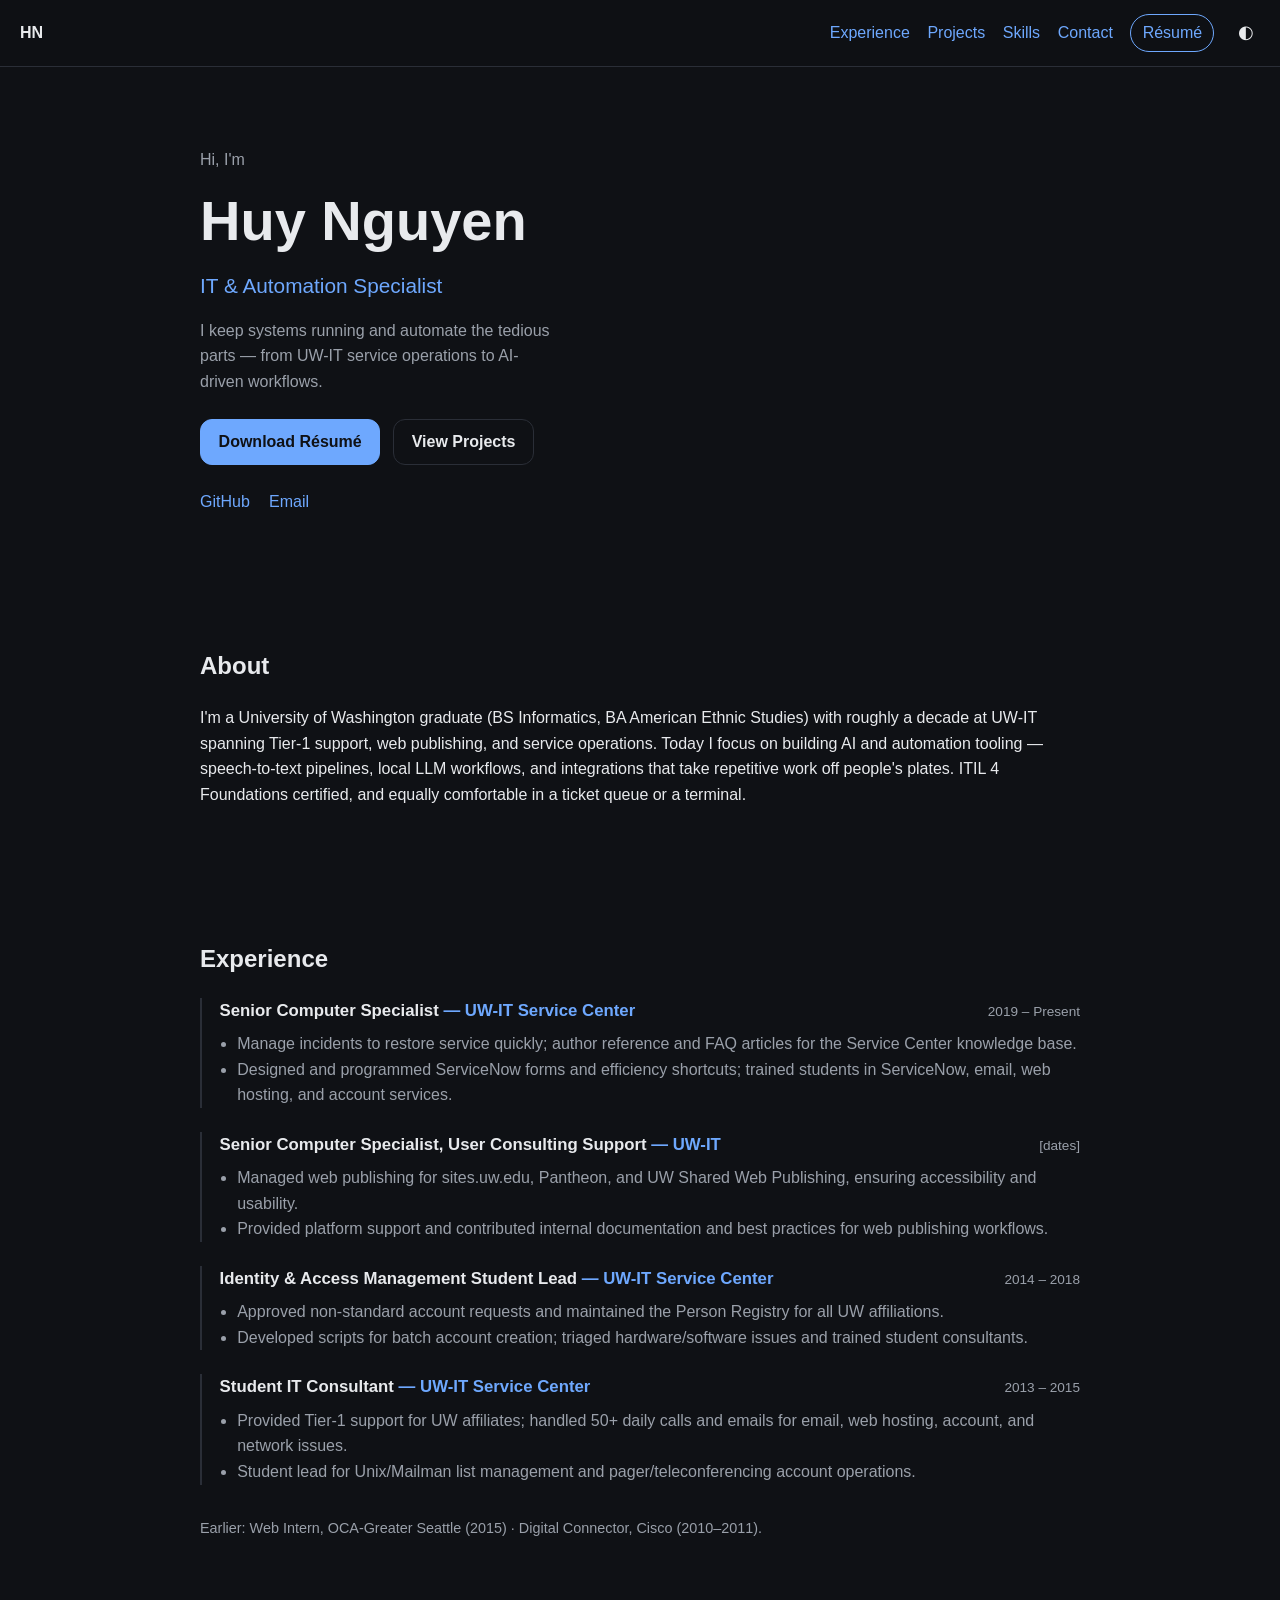
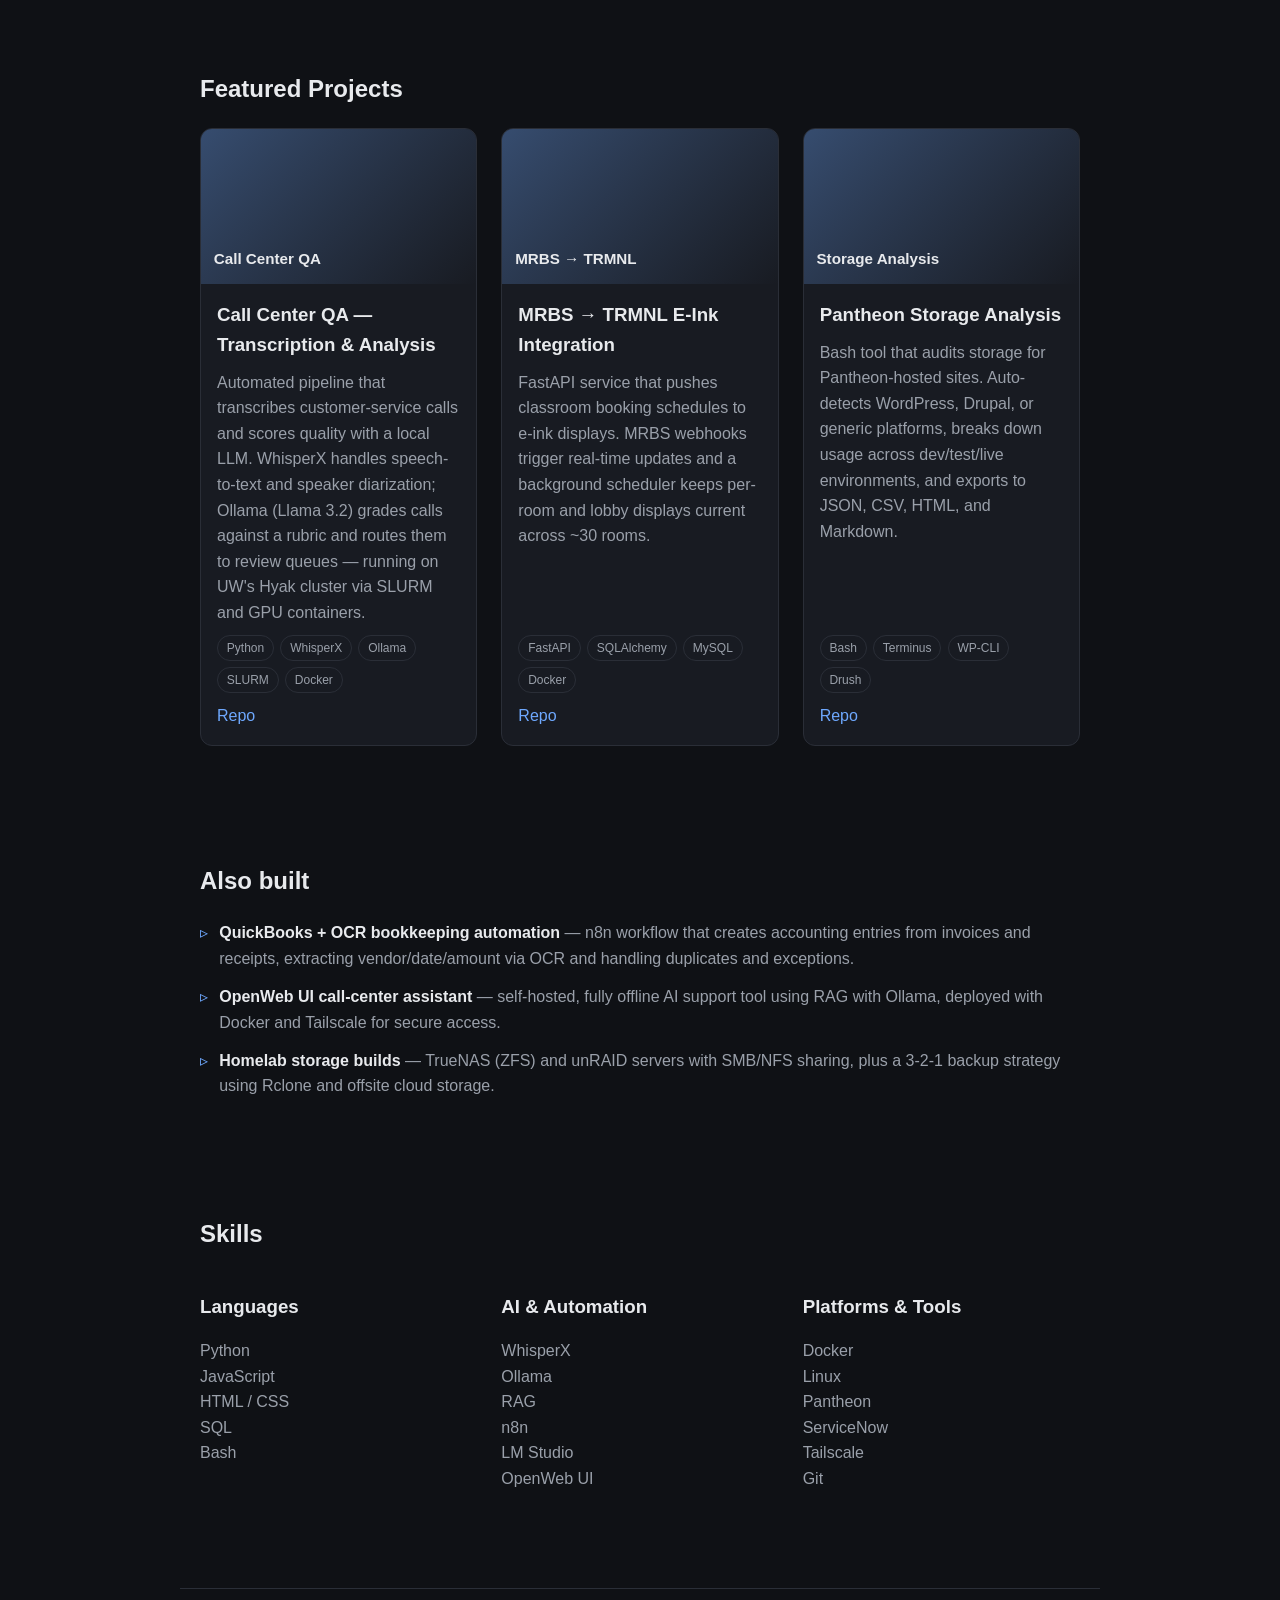
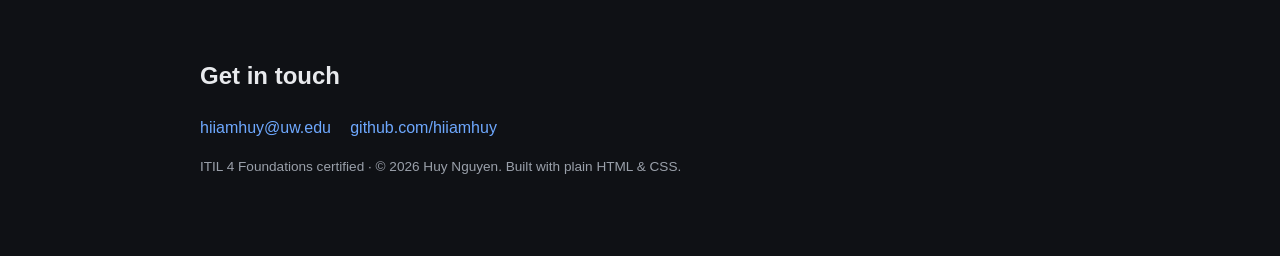
==== index.html @ 7423cb67 "content: real hero, experience, projects, skills, and uw.edu email" ====
<!DOCTYPE html>
<html lang="en" data-theme="dark">
<head>
  <meta charset="UTF-8" />
  <meta name="viewport" content="width=device-width, initial-scale=1.0" />
  <title>Huy Nguyen — IT &amp; Automation Specialist</title>
  <meta name="description" content="Huy Nguyen — IT &amp; Automation Specialist. UW-IT service operations, web publishing, and AI/automation projects." />
  <link rel="icon" href="assets/favicon.svg" type="image/svg+xml" />
  <link rel="stylesheet" href="style.css" />
</head>
<body>
  <header class="nav">
    <a class="nav__brand" href="#top">HN</a>
    <nav class="nav__links">
      <a href="#experience">Experience</a>
      <a href="#projects">Projects</a>
      <a href="#skills">Skills</a>
      <a href="#contact">Contact</a>
      <a class="nav__resume" href="resume.pdf" download>Résumé</a>
      <button id="theme-toggle" class="nav__theme" aria-label="Toggle color theme">◐</button>
    </nav>
  </header>

  <main id="top">
    <!-- HERO -->
    <section class="hero">
      <p class="hero__eyebrow">Hi, I'm</p>
      <h1 class="hero__name">Huy Nguyen</h1>
      <p class="hero__title">IT &amp; Automation Specialist</p>
      <p class="hero__tagline">I keep systems running and automate the tedious parts — from UW-IT service operations to AI-driven workflows.</p>
      <div class="hero__actions">
        <a class="btn btn--primary" href="resume.pdf" download>Download Résumé</a>
        <a class="btn" href="#projects">View Projects</a>
      </div>
      <ul class="hero__links">
        <li><a href="https://github.com/hiiamhuy">GitHub</a></li>
        <li><a href="mailto:hiiamhuy@uw.edu">Email</a></li>
      </ul>
    </section>

    <!-- ABOUT -->
    <section class="about" id="about">
      <h2 class="section__title">About</h2>
      <p>
        I'm a University of Washington graduate (BS Informatics, BA American Ethnic
        Studies) with roughly a decade at UW-IT spanning Tier-1 support, web
        publishing, and service operations. Today I focus on building AI and
        automation tooling — speech-to-text pipelines, local LLM workflows, and
        integrations that take repetitive work off people's plates. ITIL 4
        Foundations certified, and equally comfortable in a ticket queue or a
        terminal.
      </p>
    </section>

    <!-- EXPERIENCE -->
    <section class="experience" id="experience">
      <h2 class="section__title">Experience</h2>
      <div class="timeline">

        <article class="timeline__item">
          <div class="timeline__head">
            <h3 class="timeline__role">Senior Computer Specialist <span class="timeline__org">— UW-IT Service Center</span></h3>
            <span class="timeline__dates">2019 – Present</span>
          </div>
          <ul class="timeline__points">
            <li>Manage incidents to restore service quickly; author reference and FAQ articles for the Service Center knowledge base.</li>
            <li>Designed and programmed ServiceNow forms and efficiency shortcuts; trained students in ServiceNow, email, web hosting, and account services.</li>
          </ul>
        </article>

        <article class="timeline__item">
          <div class="timeline__head">
            <h3 class="timeline__role">Senior Computer Specialist, User Consulting Support <span class="timeline__org">— UW-IT</span></h3>
            <span class="timeline__dates" data-edit="ucs-dates">[dates]</span>
          </div>
          <ul class="timeline__points">
            <li>Managed web publishing for sites.uw.edu, Pantheon, and UW Shared Web Publishing, ensuring accessibility and usability.</li>
            <li>Provided platform support and contributed internal documentation and best practices for web publishing workflows.</li>
          </ul>
        </article>

        <article class="timeline__item">
          <div class="timeline__head">
            <h3 class="timeline__role">Identity &amp; Access Management Student Lead <span class="timeline__org">— UW-IT Service Center</span></h3>
            <span class="timeline__dates">2014 – 2018</span>
          </div>
          <ul class="timeline__points">
            <li>Approved non-standard account requests and maintained the Person Registry for all UW affiliations.</li>
            <li>Developed scripts for batch account creation; triaged hardware/software issues and trained student consultants.</li>
          </ul>
        </article>

        <article class="timeline__item">
          <div class="timeline__head">
            <h3 class="timeline__role">Student IT Consultant <span class="timeline__org">— UW-IT Service Center</span></h3>
            <span class="timeline__dates">2013 – 2015</span>
          </div>
          <ul class="timeline__points">
            <li>Provided Tier-1 support for UW affiliates; handled 50+ daily calls and emails for email, web hosting, account, and network issues.</li>
            <li>Student lead for Unix/Mailman list management and pager/teleconferencing account operations.</li>
          </ul>
        </article>

        <p class="timeline__earlier">Earlier: Web Intern, OCA-Greater Seattle (2015) · Digital Connector, Cisco (2010–2011).</p>
      </div>
    </section>

    <!-- PROJECTS -->
    <section class="projects" id="projects">
      <h2 class="section__title">Featured Projects</h2>
      <div class="projects__grid">

        <article class="card">
          <div class="card__media" aria-hidden="true"><span>Call Center QA</span></div>
          <div class="card__body">
            <h3 class="card__title">Call Center QA — Transcription &amp; Analysis</h3>
            <p class="card__desc">Automated pipeline that transcribes customer-service calls and scores quality with a local LLM. WhisperX handles speech-to-text and speaker diarization; Ollama (Llama 3.2) grades calls against a rubric and routes them to review queues — running on UW's Hyak cluster via SLURM and GPU containers.</p>
            <ul class="card__tags">
              <li>Python</li><li>WhisperX</li><li>Ollama</li><li>SLURM</li><li>Docker</li>
            </ul>
            <div class="card__links">
              <a href="https://github.com/hiiamhuy/uwitsc-call-analysis">Repo</a>
            </div>
          </div>
        </article>

        <article class="card">
          <div class="card__media" aria-hidden="true"><span>MRBS → TRMNL</span></div>
          <div class="card__body">
            <h3 class="card__title">MRBS → TRMNL E-Ink Integration</h3>
            <p class="card__desc">FastAPI service that pushes classroom booking schedules to e-ink displays. MRBS webhooks trigger real-time updates and a background scheduler keeps per-room and lobby displays current across ~30 rooms.</p>
            <ul class="card__tags">
              <li>FastAPI</li><li>SQLAlchemy</li><li>MySQL</li><li>Docker</li>
            </ul>
            <div class="card__links">
              <a href="https://github.com/hiiamhuy/Yanko-MRBS-FASTAPI">Repo</a>
            </div>
          </div>
        </article>

        <article class="card">
          <div class="card__media" aria-hidden="true"><span>Storage Analysis</span></div>
          <div class="card__body">
            <h3 class="card__title">Pantheon Storage Analysis</h3>
            <p class="card__desc">Bash tool that audits storage for Pantheon-hosted sites. Auto-detects WordPress, Drupal, or generic platforms, breaks down usage across dev/test/live environments, and exports to JSON, CSV, HTML, and Markdown.</p>
            <ul class="card__tags">
              <li>Bash</li><li>Terminus</li><li>WP-CLI</li><li>Drush</li>
            </ul>
            <div class="card__links">
              <a href="https://github.com/hiiamhuy/storage-analysis">Repo</a>
            </div>
          </div>
        </article>

      </div>
    </section>

    <!-- ALSO BUILT -->
    <section class="also" id="also">
      <h2 class="section__title">Also built</h2>
      <ul class="also__list">
        <li><strong>QuickBooks + OCR bookkeeping automation</strong> — n8n workflow that creates accounting entries from invoices and receipts, extracting vendor/date/amount via OCR and handling duplicates and exceptions.</li>
        <li><strong>OpenWeb UI call-center assistant</strong> — self-hosted, fully offline AI support tool using RAG with Ollama, deployed with Docker and Tailscale for secure access.</li>
        <li><strong>Homelab storage builds</strong> — TrueNAS (ZFS) and unRAID servers with SMB/NFS sharing, plus a 3-2-1 backup strategy using Rclone and offsite cloud storage.</li>
      </ul>
    </section>

    <!-- SKILLS -->
    <section class="skills" id="skills">
      <h2 class="section__title">Skills</h2>
      <div class="skills__groups">
        <div class="skills__group">
          <h3>Languages</h3>
          <ul><li>Python</li><li>JavaScript</li><li>HTML / CSS</li><li>SQL</li><li>Bash</li></ul>
        </div>
        <div class="skills__group">
          <h3>AI &amp; Automation</h3>
          <ul><li>WhisperX</li><li>Ollama</li><li>RAG</li><li>n8n</li><li>LM Studio</li><li>OpenWeb UI</li></ul>
        </div>
        <div class="skills__group">
          <h3>Platforms &amp; Tools</h3>
          <ul><li>Docker</li><li>Linux</li><li>Pantheon</li><li>ServiceNow</li><li>Tailscale</li><li>Git</li></ul>
        </div>
      </div>
    </section>
  </main>

  <footer class="footer" id="contact">
    <h2 class="section__title">Get in touch</h2>
    <ul class="footer__links">
      <li><a href="mailto:hiiamhuy@uw.edu">hiiamhuy@uw.edu</a></li>
      <li><a href="https://github.com/hiiamhuy">github.com/hiiamhuy</a></li>
    </ul>
    <p class="footer__note">ITIL 4 Foundations certified · © 2026 Huy Nguyen. Built with plain HTML &amp; CSS.</p>
  </footer>

  <script src="main.js"></script>
</body>
</html>
---- style.css ----
:root {
  --max-width: 920px;
  --accent: #6ea8fe;
  --radius: 12px;
  --gap: 1.5rem;
  font-family: -apple-system, BlinkMacSystemFont, "Segoe UI", Roboto, Helvetica, Arial, sans-serif;
}

html[data-theme="dark"] {
  --bg: #0f1115;
  --surface: #181b22;
  --text: #e8eaed;
  --muted: #9aa0aa;
  --border: #2a2e37;
}
html[data-theme="light"] {
  --bg: #ffffff;
  --surface: #f5f6f8;
  --text: #1a1d22;
  --muted: #5b616b;
  --border: #e2e5ea;
}

* { box-sizing: border-box; }
body {
  margin: 0;
  background: var(--bg);
  color: var(--text);
  line-height: 1.6;
}
a { color: var(--accent); text-decoration: none; }
a:hover { text-decoration: underline; }

/* NAV */
.nav {
  position: sticky; top: 0; z-index: 10;
  display: flex; justify-content: space-between; align-items: center;
  padding: 0.9rem 1.25rem;
  background: color-mix(in srgb, var(--bg) 85%, transparent);
  backdrop-filter: blur(8px);
  border-bottom: 1px solid var(--border);
}
.nav__brand { font-weight: 700; color: var(--text); }
.nav__links { display: flex; align-items: center; gap: 1.1rem; }
.nav__resume { border: 1px solid var(--accent); padding: 0.3rem 0.7rem; border-radius: 999px; }
.nav__theme { background: none; border: none; color: var(--text); font-size: 1.1rem; cursor: pointer; }

/* LAYOUT */
main, .footer { max-width: var(--max-width); margin: 0 auto; padding: 0 1.25rem; }
section { padding: 4rem 0 2rem; }
.section__title { font-size: 1.5rem; margin-bottom: 1.25rem; }

/* HERO */
.hero { padding-top: 5rem; }
.hero__eyebrow { color: var(--muted); margin: 0; }
.hero__name { font-size: clamp(2.2rem, 6vw, 3.5rem); margin: 0.2rem 0; }
.hero__title { font-size: 1.3rem; color: var(--accent); margin: 0; }
.hero__tagline { color: var(--muted); max-width: 40ch; }
.hero__actions { display: flex; gap: 0.8rem; margin: 1.5rem 0; flex-wrap: wrap; }
.hero__links { display: flex; gap: 1.2rem; list-style: none; padding: 0; }

.btn {
  display: inline-block; padding: 0.6rem 1.1rem; border-radius: var(--radius);
  border: 1px solid var(--border); color: var(--text); font-weight: 600;
}
.btn:hover { text-decoration: none; border-color: var(--accent); }
.btn--primary { background: var(--accent); color: #0f1115; border-color: var(--accent); }

/* PROJECTS */
.projects__grid {
  display: grid; gap: var(--gap);
  grid-template-columns: repeat(auto-fill, minmax(260px, 1fr));
}
.card {
  background: var(--surface); border: 1px solid var(--border);
  border-radius: var(--radius); overflow: hidden;
  display: flex; flex-direction: column; transition: transform .15s ease, border-color .15s ease;
}
.card:hover { transform: translateY(-3px); border-color: var(--accent); }
.card__media img { width: 100%; aspect-ratio: 16/9; object-fit: cover; display: block; background: var(--border); }
.card__body { padding: 1rem; display: flex; flex-direction: column; gap: 0.6rem; flex: 1; }
.card__title { margin: 0; }
.card__desc { color: var(--muted); margin: 0; flex: 1; }
.card__tags { display: flex; flex-wrap: wrap; gap: 0.4rem; list-style: none; padding: 0; margin: 0; }
.card__tags li { font-size: 0.75rem; padding: 0.15rem 0.55rem; border: 1px solid var(--border); border-radius: 999px; color: var(--muted); }
.card__links { display: flex; gap: 1rem; }

/* SKILLS */
.skills__groups { display: grid; gap: var(--gap); grid-template-columns: repeat(auto-fit, minmax(180px, 1fr)); }
.skills__group ul { list-style: none; padding: 0; color: var(--muted); }
.skills__group h3 { margin-bottom: 0.5rem; }

/* FOOTER */
.footer { padding: 3rem 1.25rem 4rem; border-top: 1px solid var(--border); margin-top: 3rem; }
.footer__links { display: flex; flex-wrap: wrap; gap: 1.2rem; list-style: none; padding: 0; }
.footer__note { color: var(--muted); font-size: 0.85rem; }

@media (max-width: 520px) {
  .nav__links { gap: 0.7rem; font-size: 0.9rem; }
}

/* EXPERIENCE */
.timeline { display: flex; flex-direction: column; gap: 1.5rem; }
.timeline__item { border-left: 2px solid var(--border); padding-left: 1.1rem; }
.timeline__head { display: flex; flex-wrap: wrap; justify-content: space-between; align-items: baseline; gap: 0.3rem; }
.timeline__role { margin: 0; font-size: 1.05rem; }
.timeline__org { color: var(--accent); }
.timeline__dates { color: var(--muted); font-size: 0.85rem; white-space: nowrap; }
.timeline__points { margin: 0.4rem 0 0; padding-left: 1.1rem; color: var(--muted); }
.timeline__earlier { color: var(--muted); font-size: 0.9rem; margin-top: 0.5rem; }

/* CARD BANNER (placeholder until real screenshots are added) */
.card__media {
  aspect-ratio: 16 / 9; display: flex; align-items: flex-end; padding: 0.8rem;
  background: linear-gradient(135deg, color-mix(in srgb, var(--accent) 35%, var(--surface)), var(--surface));
}
.card__media span { font-weight: 700; color: var(--text); font-size: 0.95rem; }

/* ALSO BUILT */
.also__list { list-style: none; padding: 0; margin: 0; display: grid; gap: 0.8rem; }
.also__list li { color: var(--muted); padding-left: 1.2rem; position: relative; }
.also__list li::before { content: "\25B9"; position: absolute; left: 0; color: var(--accent); }
.also__list strong { color: var(--text); font-weight: 600; }
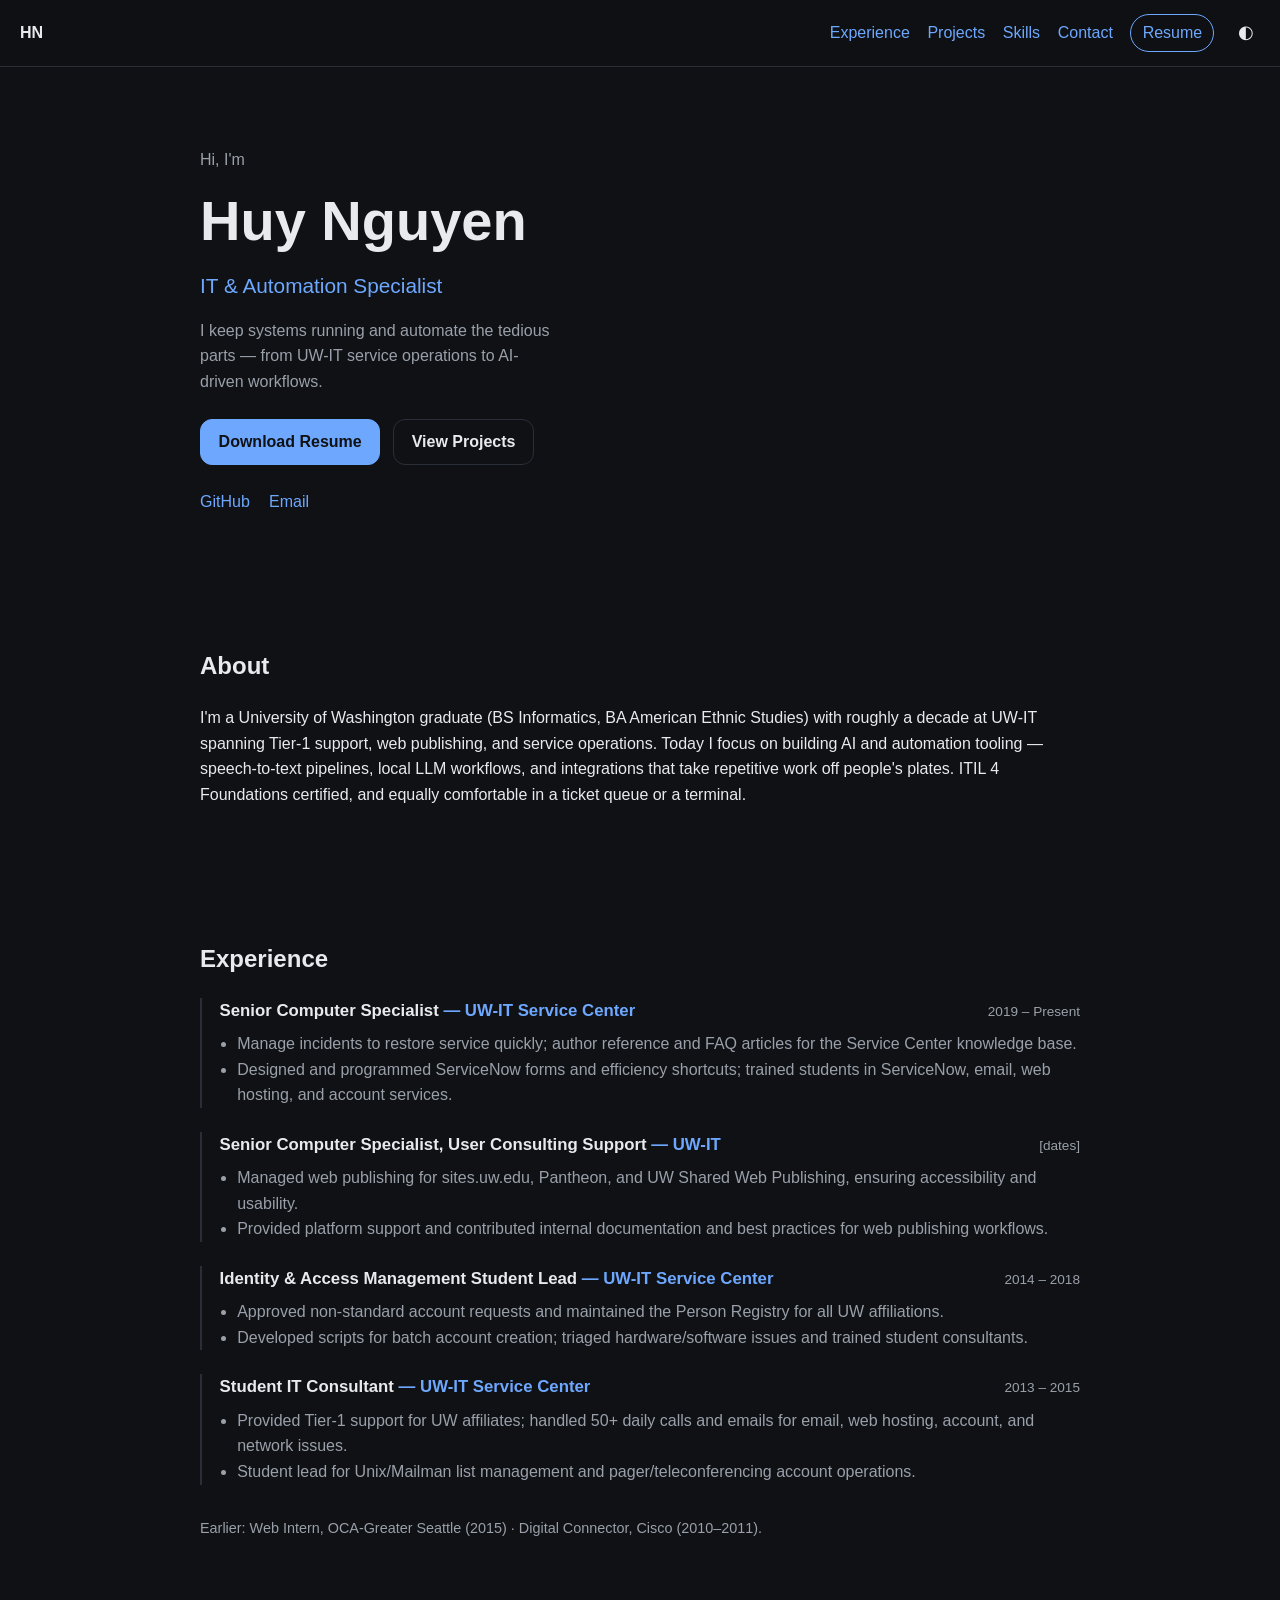
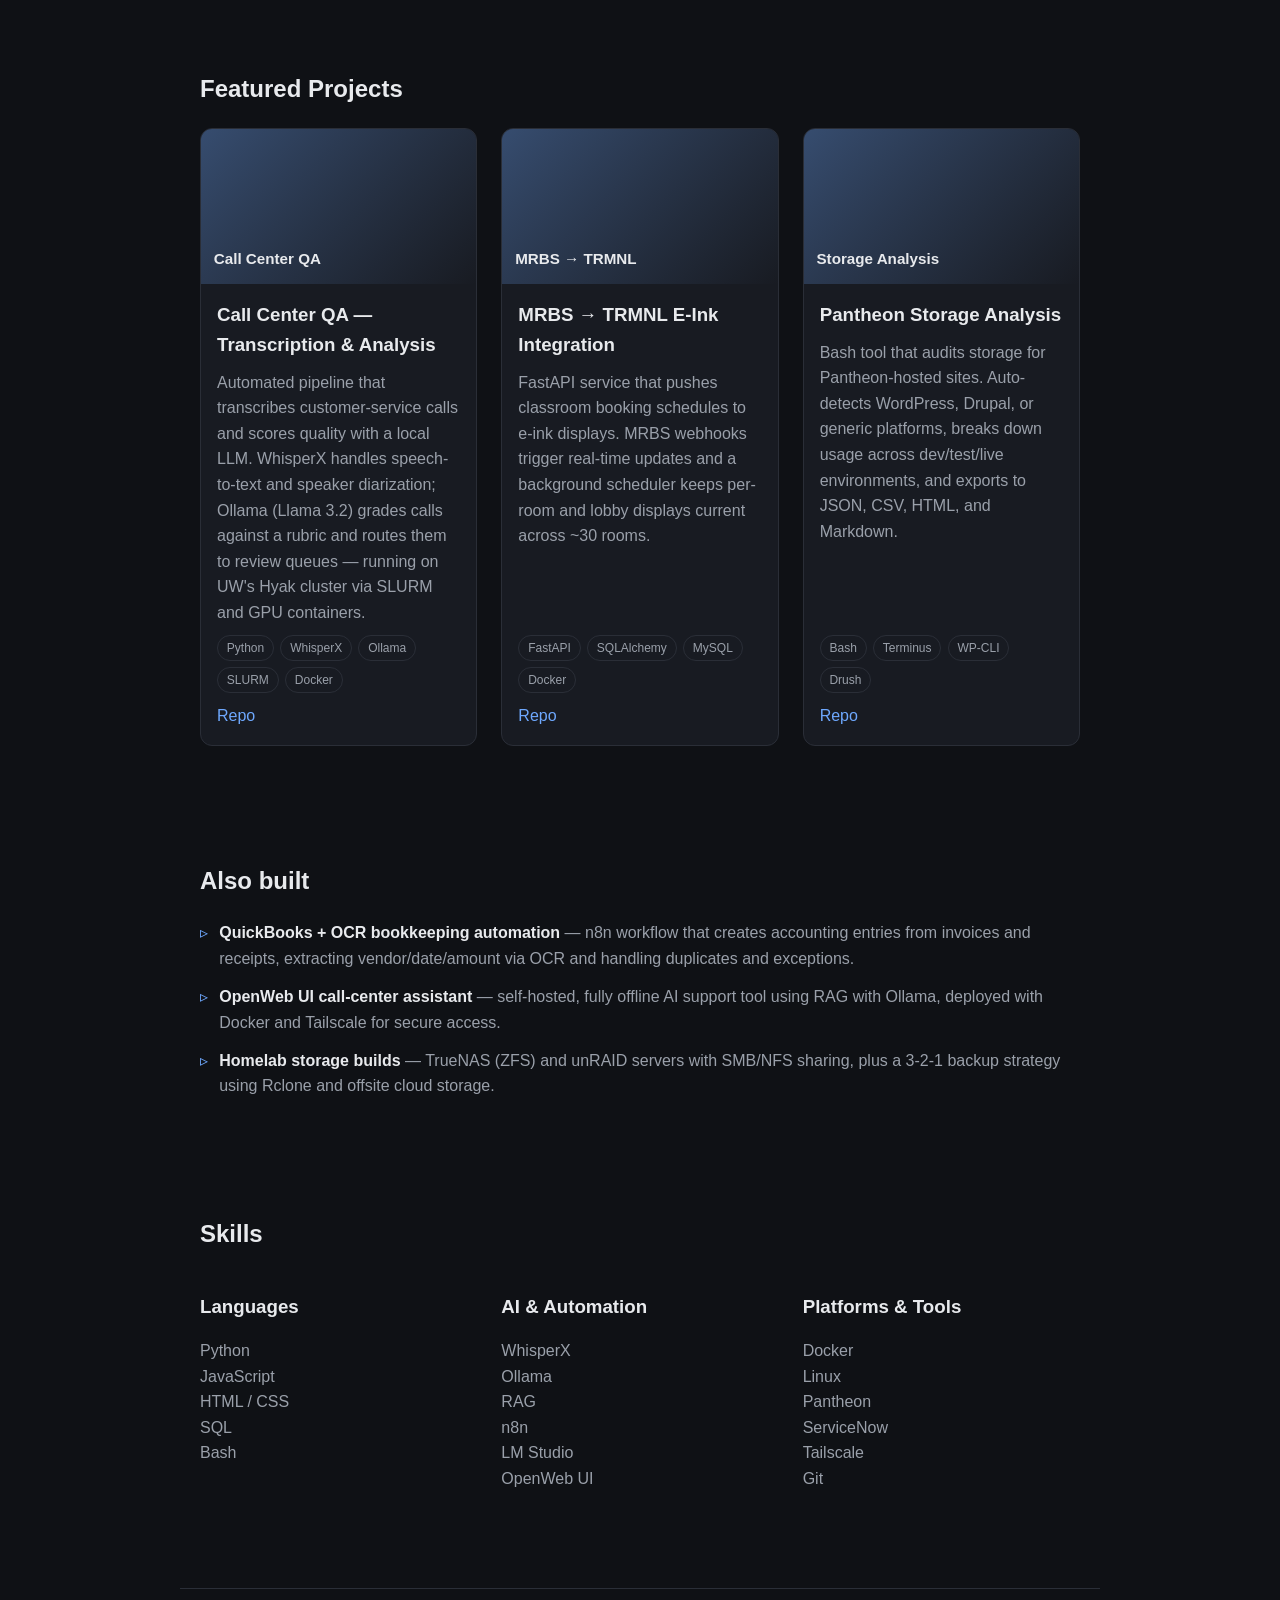
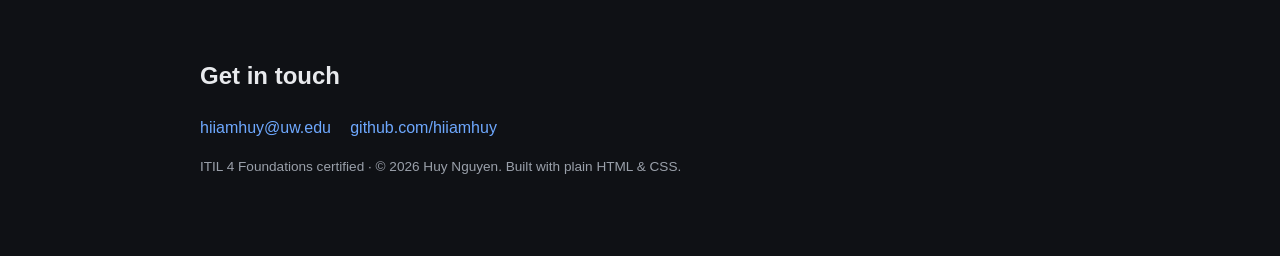
==== commit cb8366a2: "fix: spell Resume without accents" ====
--- a/index.html
+++ b/index.html
@@ -16,7 +16,7 @@
       <a href="#projects">Projects</a>
       <a href="#skills">Skills</a>
       <a href="#contact">Contact</a>
-      <a class="nav__resume" href="resume.pdf" download>Résumé</a>
+      <a class="nav__resume" href="resume.pdf" download>Resume</a>
       <button id="theme-toggle" class="nav__theme" aria-label="Toggle color theme">◐</button>
     </nav>
   </header>
@@ -29,7 +29,7 @@
       <p class="hero__title">IT &amp; Automation Specialist</p>
       <p class="hero__tagline">I keep systems running and automate the tedious parts — from UW-IT service operations to AI-driven workflows.</p>
       <div class="hero__actions">
-        <a class="btn btn--primary" href="resume.pdf" download>Download Résumé</a>
+        <a class="btn btn--primary" href="resume.pdf" download>Download Resume</a>
         <a class="btn" href="#projects">View Projects</a>
       </div>
       <ul class="hero__links">
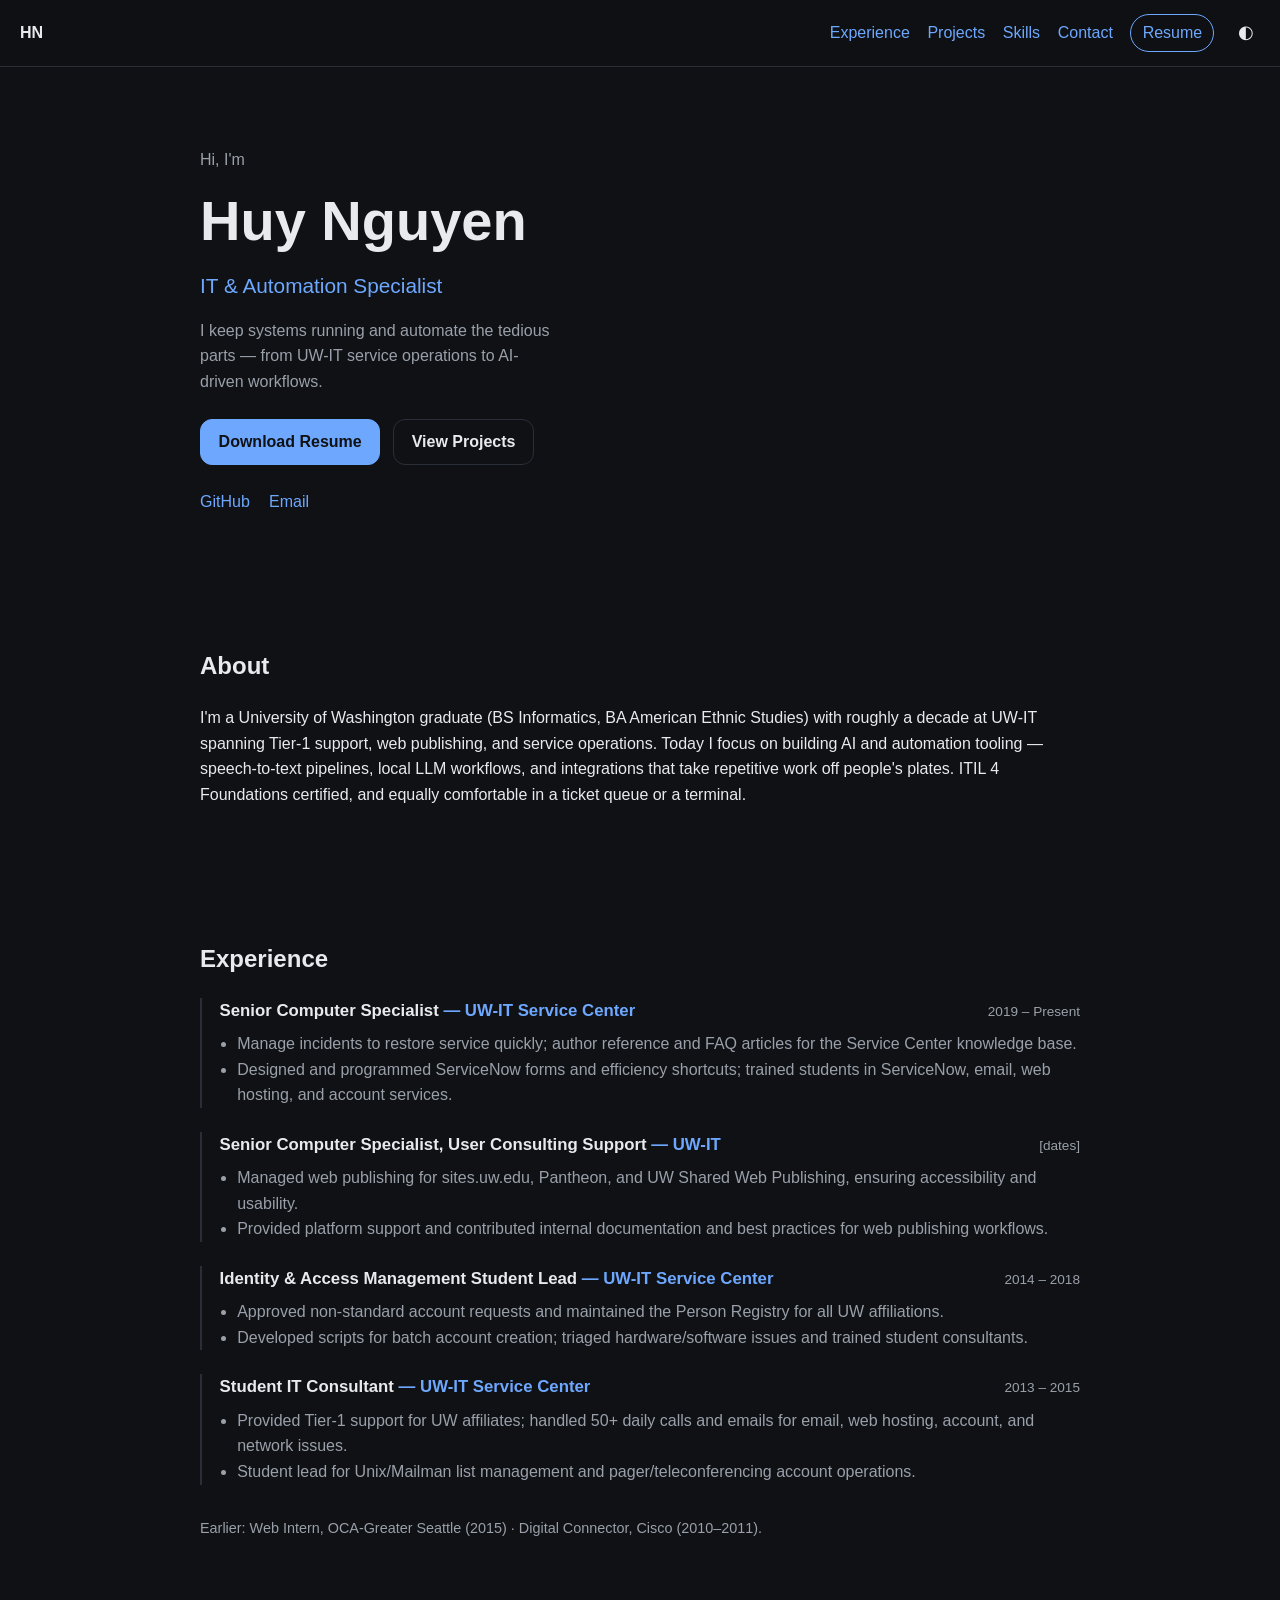
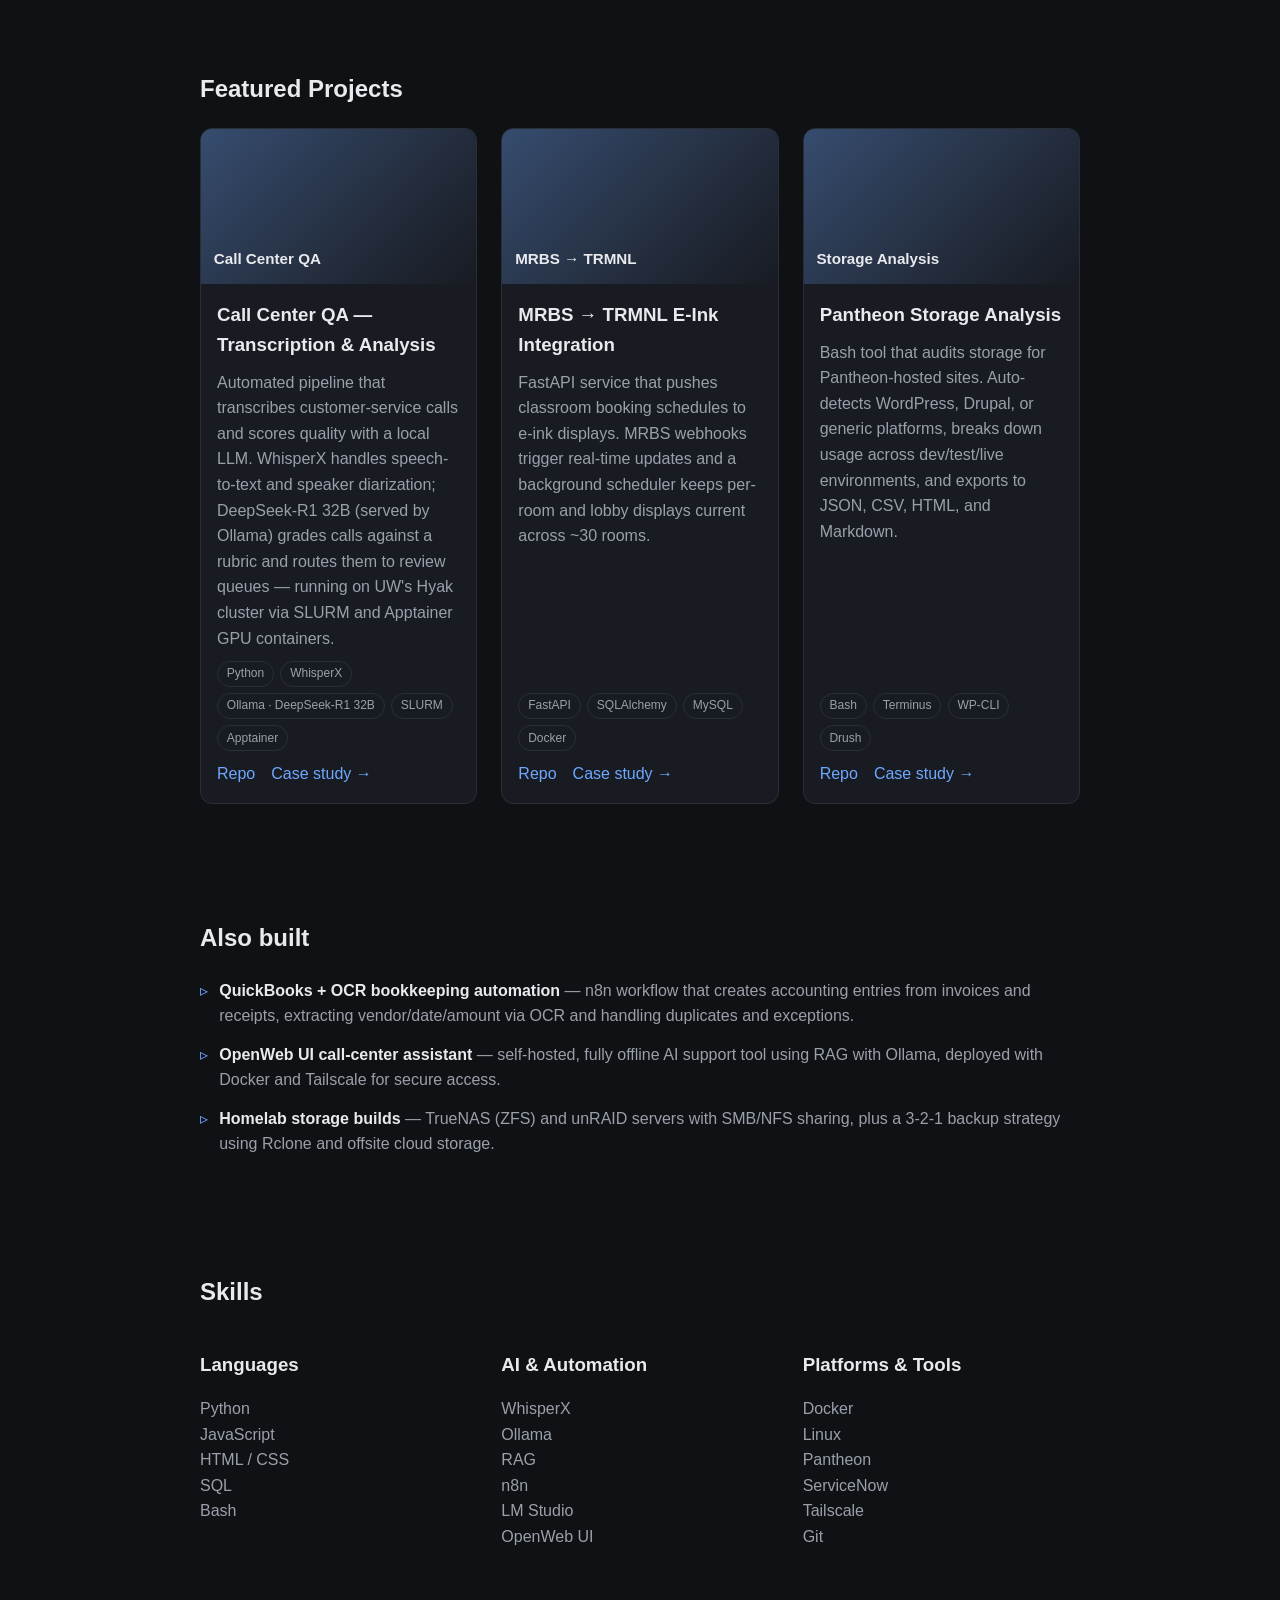
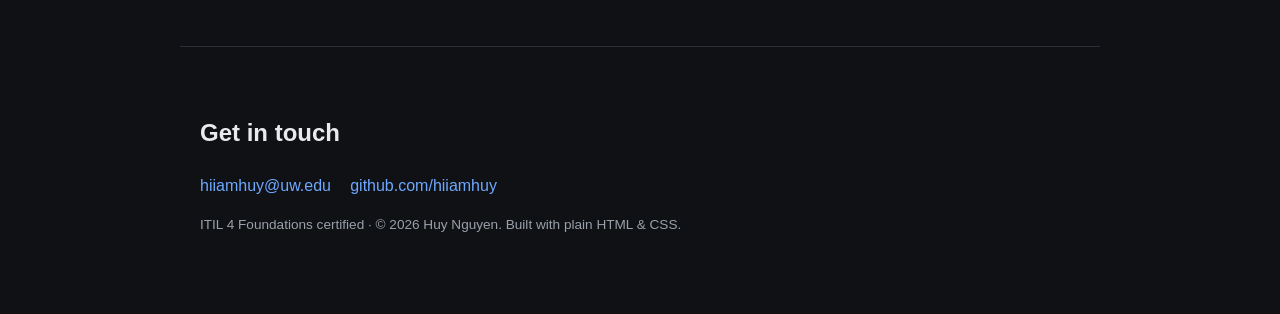
==== commit bce7a9ab: "feat: link case studies; correct model/container facts (DeepSeek-R1 32B, Apptainer)" ====
--- a/index.html
+++ b/index.html
@@ -114,12 +114,13 @@
           <div class="card__media" aria-hidden="true"><span>Call Center QA</span></div>
           <div class="card__body">
             <h3 class="card__title">Call Center QA — Transcription &amp; Analysis</h3>
-            <p class="card__desc">Automated pipeline that transcribes customer-service calls and scores quality with a local LLM. WhisperX handles speech-to-text and speaker diarization; Ollama (Llama 3.2) grades calls against a rubric and routes them to review queues — running on UW's Hyak cluster via SLURM and GPU containers.</p>
+            <p class="card__desc">Automated pipeline that transcribes customer-service calls and scores quality with a local LLM. WhisperX handles speech-to-text and speaker diarization; DeepSeek-R1 32B (served by Ollama) grades calls against a rubric and routes them to review queues — running on UW's Hyak cluster via SLURM and Apptainer GPU containers.</p>
             <ul class="card__tags">
-              <li>Python</li><li>WhisperX</li><li>Ollama</li><li>SLURM</li><li>Docker</li>
+              <li>Python</li><li>WhisperX</li><li>Ollama · DeepSeek-R1 32B</li><li>SLURM</li><li>Apptainer</li>
             </ul>
             <div class="card__links">
               <a href="https://github.com/hiiamhuy/uwitsc-call-analysis">Repo</a>
+              <a href="projects/call-center-qa.html">Case study →</a>
             </div>
           </div>
         </article>
@@ -134,6 +135,7 @@
             </ul>
             <div class="card__links">
               <a href="https://github.com/hiiamhuy/Yanko-MRBS-FASTAPI">Repo</a>
+              <a href="projects/mrbs-trmnl.html">Case study →</a>
             </div>
           </div>
         </article>
@@ -148,6 +150,7 @@
             </ul>
             <div class="card__links">
               <a href="https://github.com/hiiamhuy/storage-analysis">Repo</a>
+              <a href="projects/pantheon-storage.html">Case study →</a>
             </div>
           </div>
         </article>
--- a/style.css
+++ b/style.css
@@ -121,3 +121,24 @@
 .also__list li { color: var(--muted); padding-left: 1.2rem; position: relative; }
 .also__list li::before { content: "\25B9"; position: absolute; left: 0; color: var(--accent); }
 .also__list strong { color: var(--text); font-weight: 600; }
+
+/* CASE STUDY PAGES */
+.subnav .nav__brand { font-weight: 600; }
+.case { padding-top: 2rem; padding-bottom: 4rem; }
+.case__eyebrow { color: var(--muted); font-size: 0.85rem; margin: 0; }
+.case__eyebrow a { color: var(--muted); }
+.case h1 { font-size: clamp(1.8rem, 5vw, 2.6rem); margin: 0.3rem 0; }
+.case__subtitle { color: var(--muted); font-size: 1.1rem; max-width: 65ch; margin: 0.2rem 0 0; }
+.case__tags { margin: 1rem 0 2rem; }
+.case h2 { font-size: 1.4rem; margin-top: 2.5rem; border-top: 1px solid var(--border); padding-top: 1.5rem; }
+.case h3 { font-size: 1.1rem; margin-top: 1.5rem; }
+.case p, .case li { max-width: 70ch; }
+.case table { width: 100%; border-collapse: collapse; margin: 1.25rem 0; font-size: 0.92rem; }
+.case th, .case td { border: 1px solid var(--border); padding: 0.5rem 0.7rem; text-align: left; vertical-align: top; }
+.case th { background: var(--surface); }
+.diagram { background: #0f1115; border: 1px solid var(--border); border-radius: var(--radius); padding: 1rem; margin: 1.5rem 0; overflow-x: auto; }
+.diagram img { max-width: 100%; height: auto; display: block; margin: 0 auto; }
+.diagram figcaption { color: var(--muted); font-size: 0.85rem; text-align: center; margin-top: 0.6rem; }
+.case__placeholder { border: 1px dashed var(--border); border-radius: var(--radius); padding: 1rem 1.2rem; color: var(--muted); background: var(--surface); margin: 1.5rem 0; }
+.case__foot { display: flex; gap: 1rem; flex-wrap: wrap; margin-top: 3rem; border-top: 1px solid var(--border); padding-top: 2rem; }
+.case__ack { color: var(--muted); font-size: 0.85rem; font-style: italic; margin-top: 2rem; }
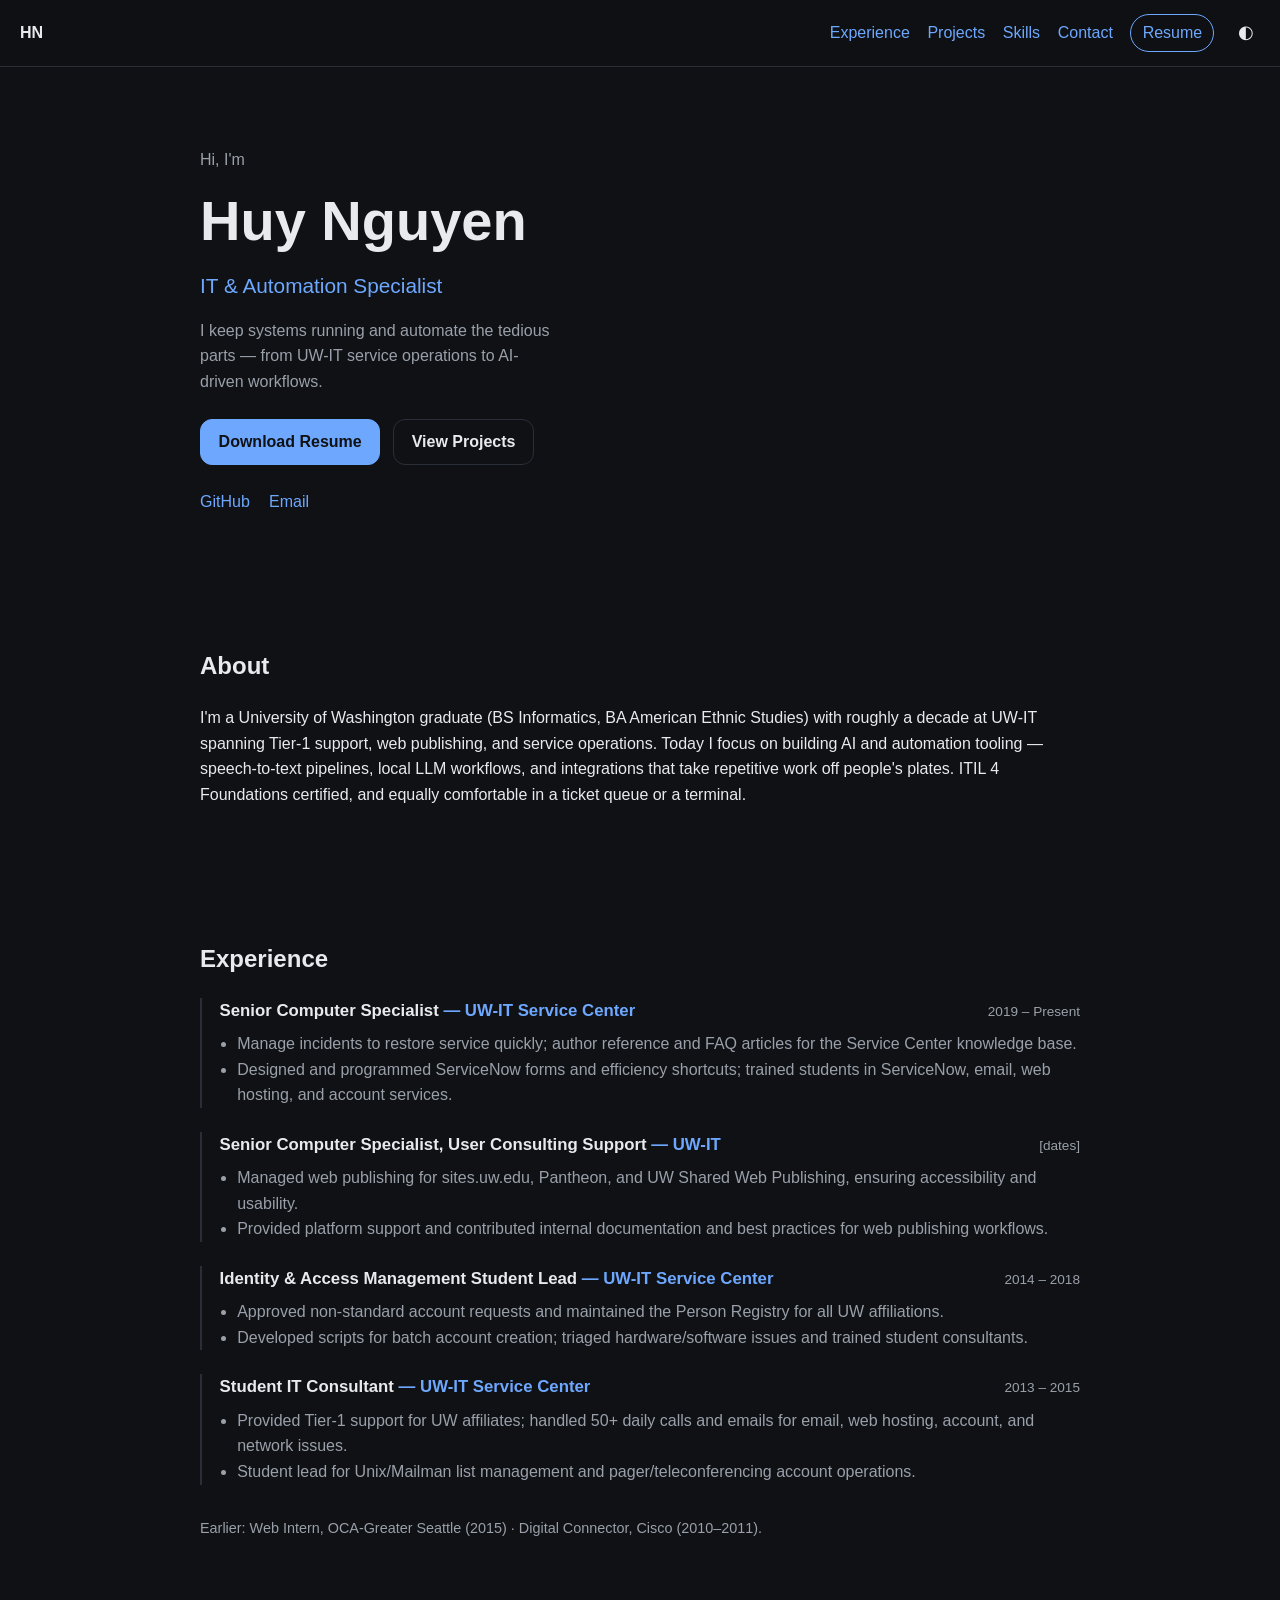
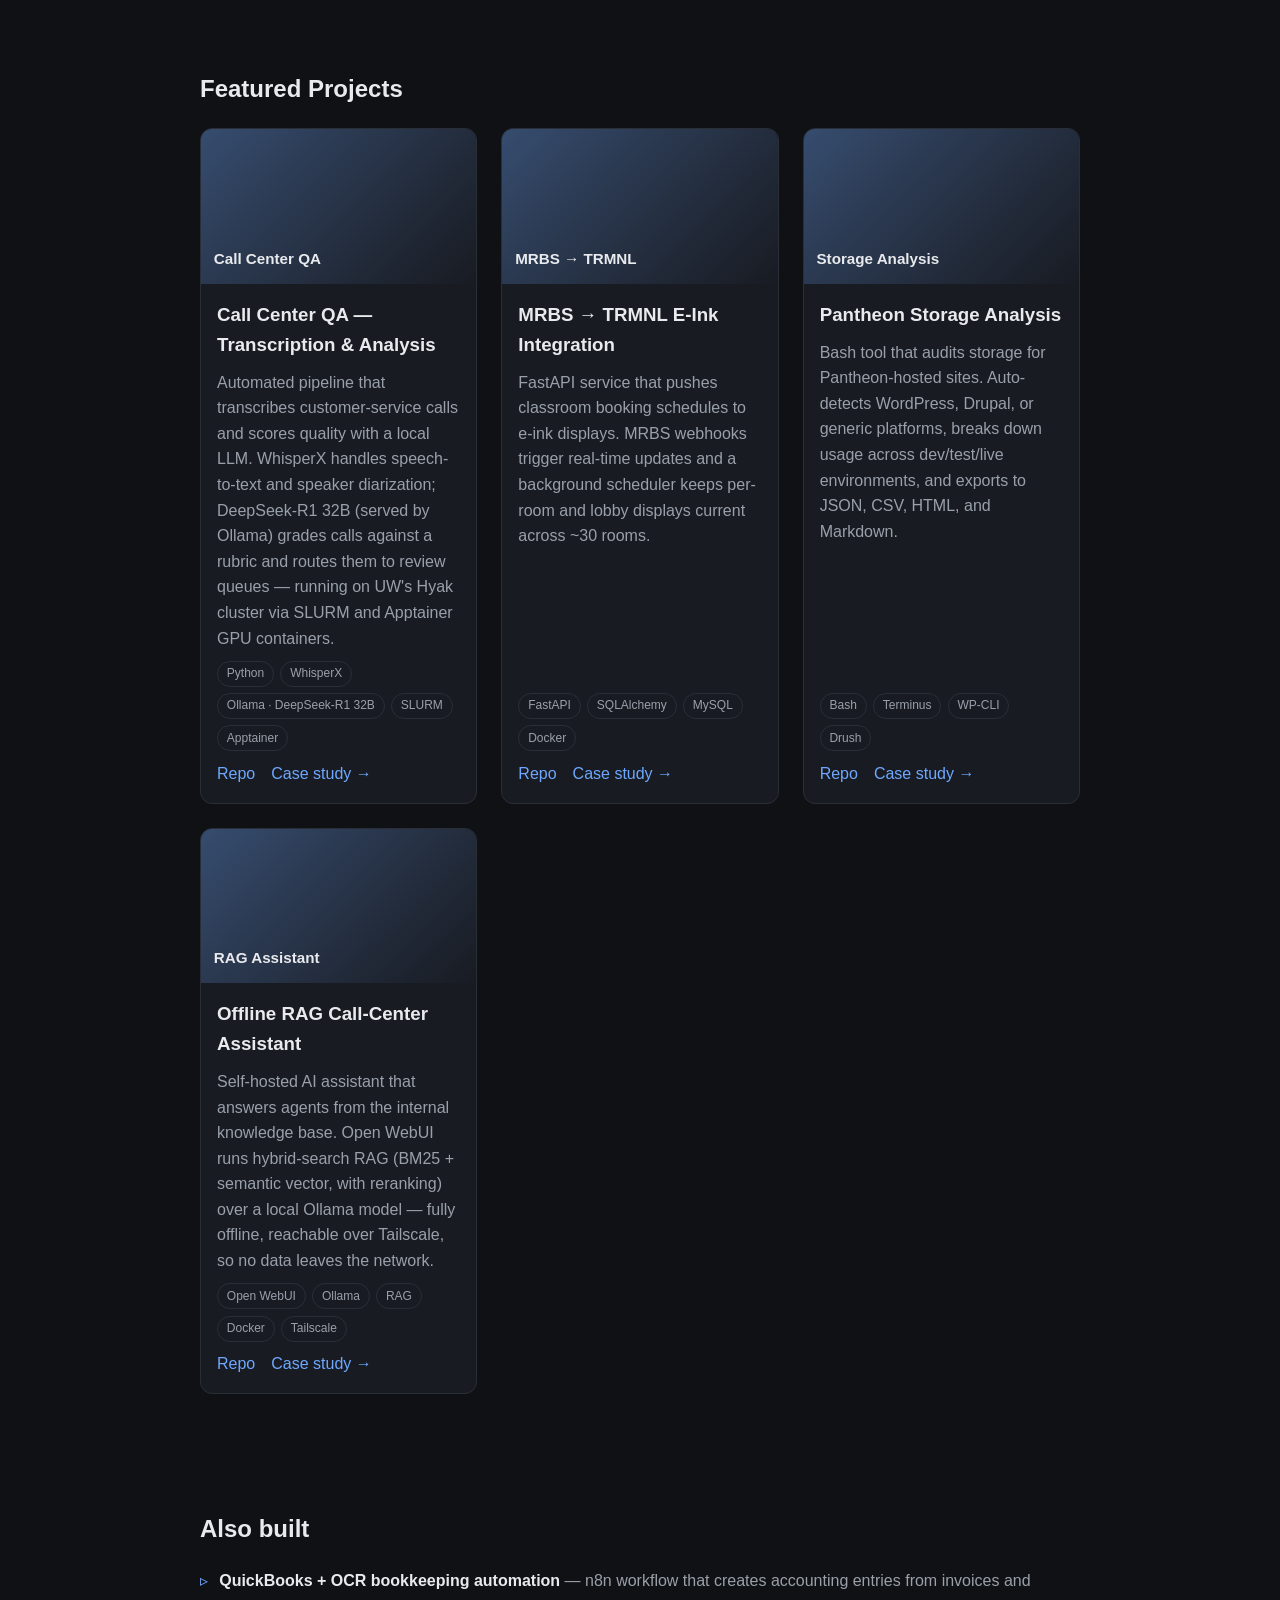
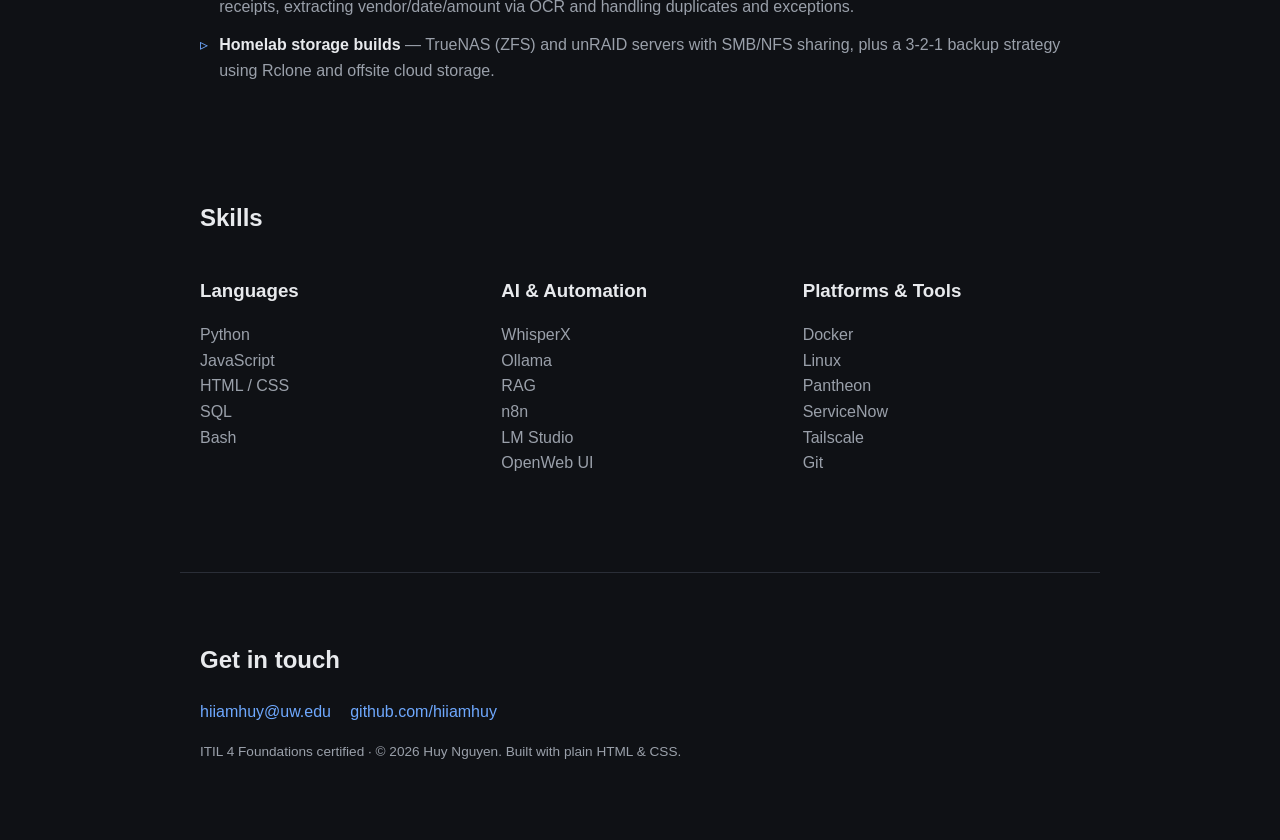
==== commit ab3cd980: "feat: promote OpenWeb UI to a featured project card" ====
--- a/index.html
+++ b/index.html
@@ -155,6 +155,21 @@
           </div>
         </article>
 
+        <article class="card">
+          <div class="card__media" aria-hidden="true"><span>RAG Assistant</span></div>
+          <div class="card__body">
+            <h3 class="card__title">Offline RAG Call-Center Assistant</h3>
+            <p class="card__desc">Self-hosted AI assistant that answers agents from the internal knowledge base. Open WebUI runs hybrid-search RAG (BM25 + semantic vector, with reranking) over a local Ollama model — fully offline, reachable over Tailscale, so no data leaves the network.</p>
+            <ul class="card__tags">
+              <li>Open WebUI</li><li>Ollama</li><li>RAG</li><li>Docker</li><li>Tailscale</li>
+            </ul>
+            <div class="card__links">
+              <a href="https://github.com/hiiamhuy/offline-rag-assistant">Repo</a>
+              <a href="projects/openweb-ui.html">Case study →</a>
+            </div>
+          </div>
+        </article>
+
       </div>
     </section>
 
@@ -163,7 +178,6 @@
       <h2 class="section__title">Also built</h2>
       <ul class="also__list">
         <li><strong>QuickBooks + OCR bookkeeping automation</strong> — n8n workflow that creates accounting entries from invoices and receipts, extracting vendor/date/amount via OCR and handling duplicates and exceptions.</li>
-        <li><strong>OpenWeb UI call-center assistant</strong> — self-hosted, fully offline AI support tool using RAG with Ollama, deployed with Docker and Tailscale for secure access.</li>
         <li><strong>Homelab storage builds</strong> — TrueNAS (ZFS) and unRAID servers with SMB/NFS sharing, plus a 3-2-1 backup strategy using Rclone and offsite cloud storage.</li>
       </ul>
     </section>
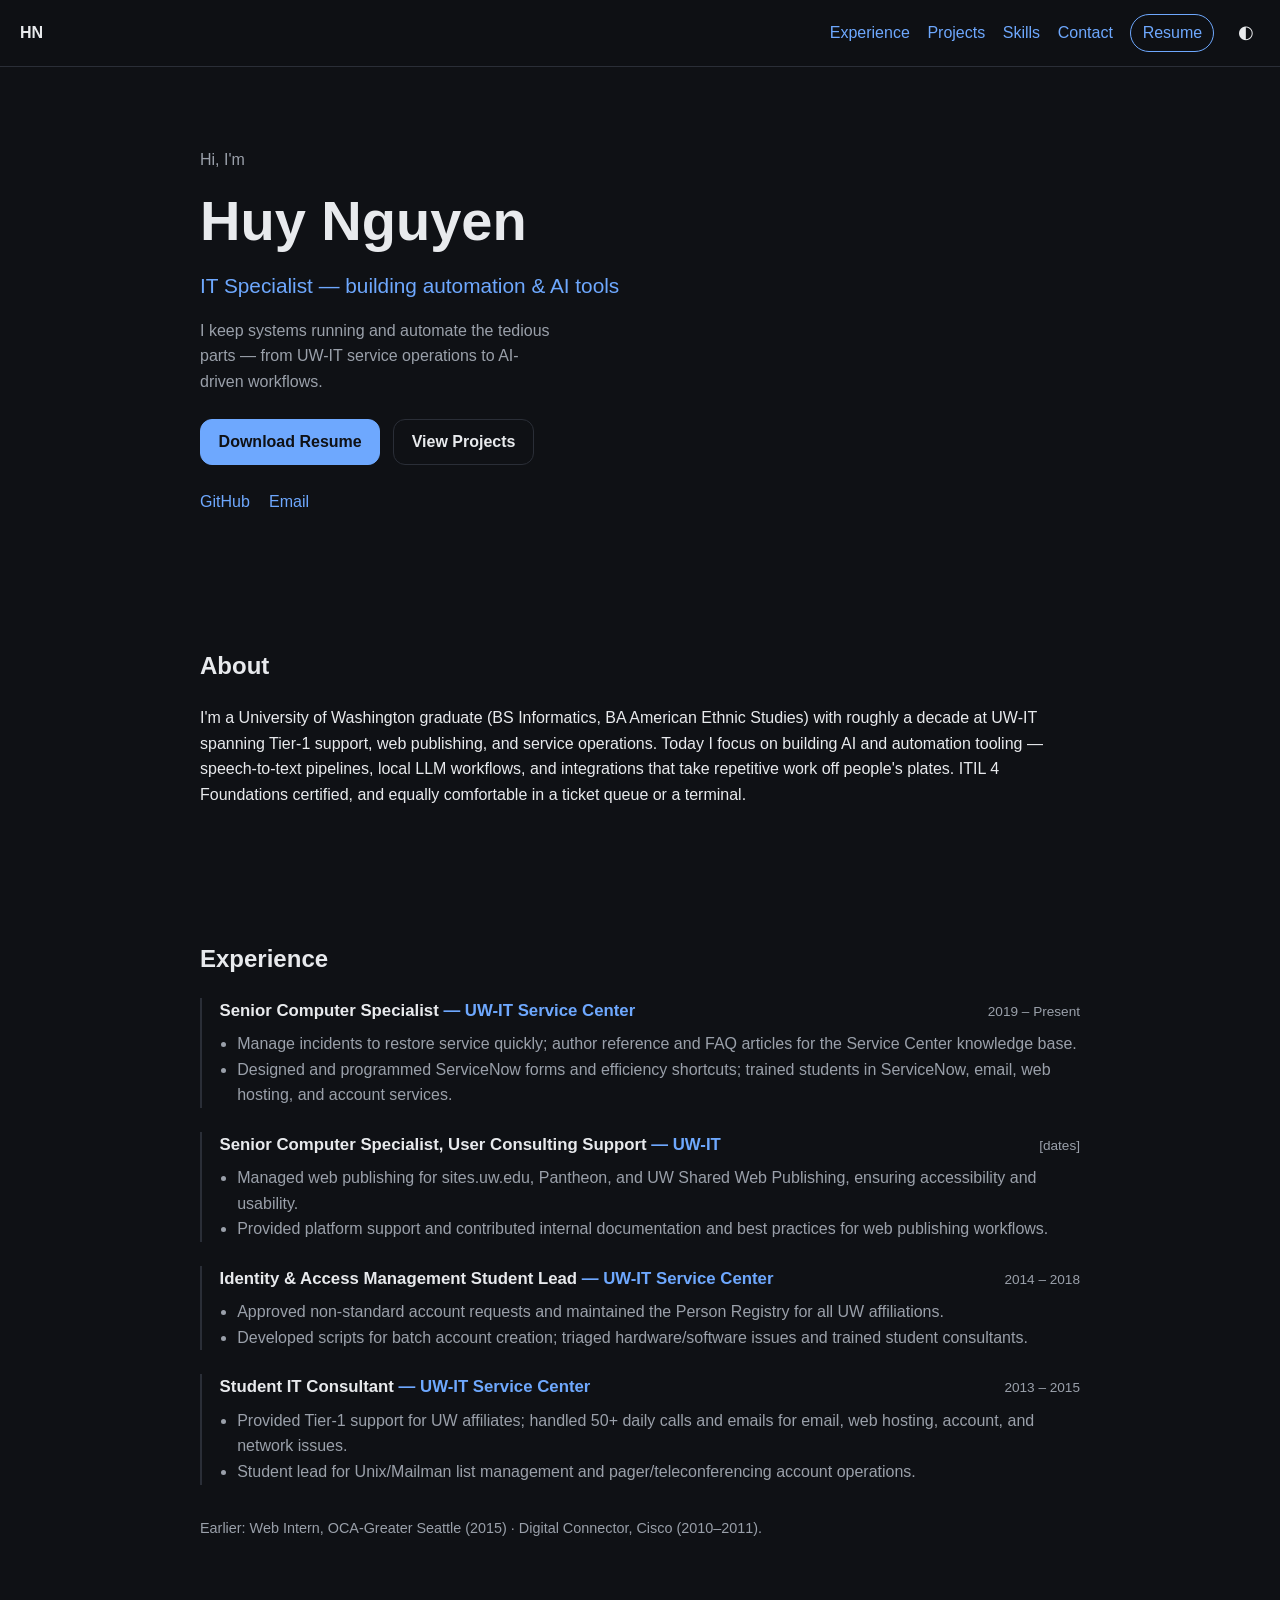
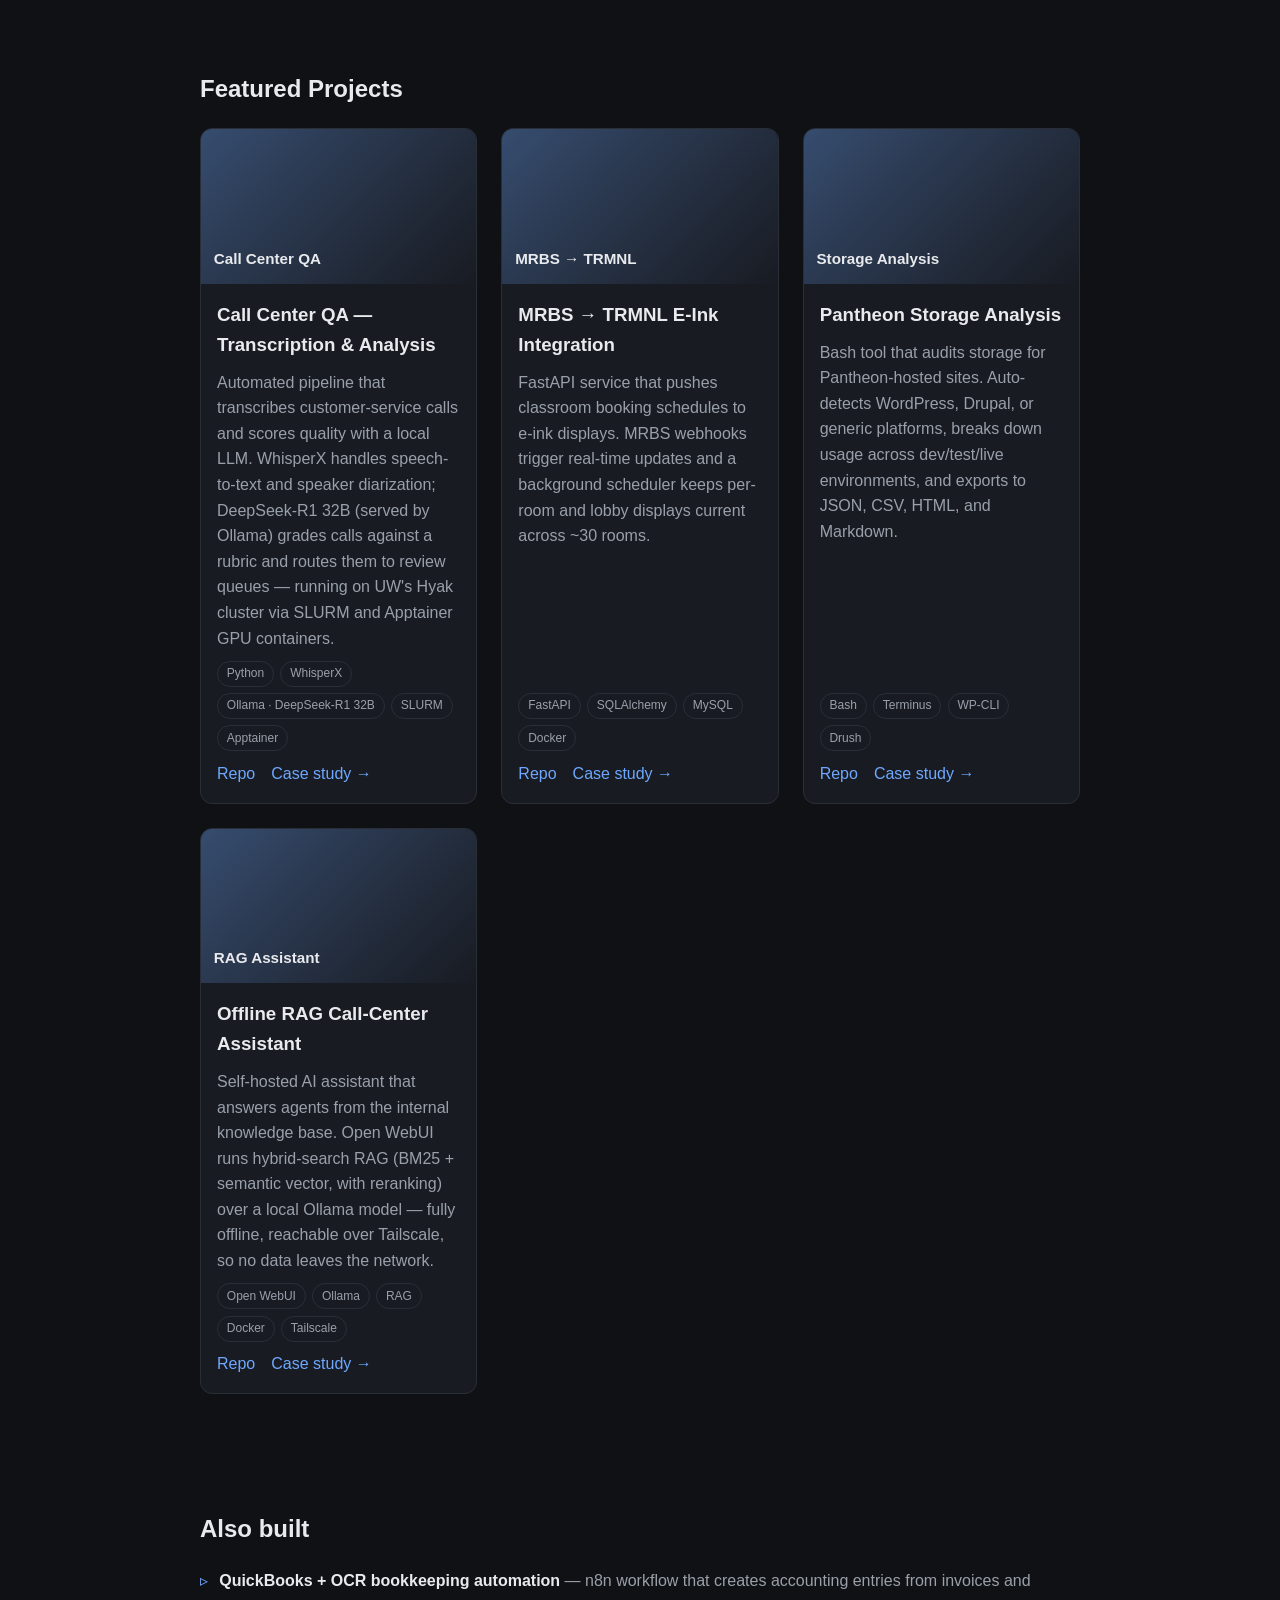
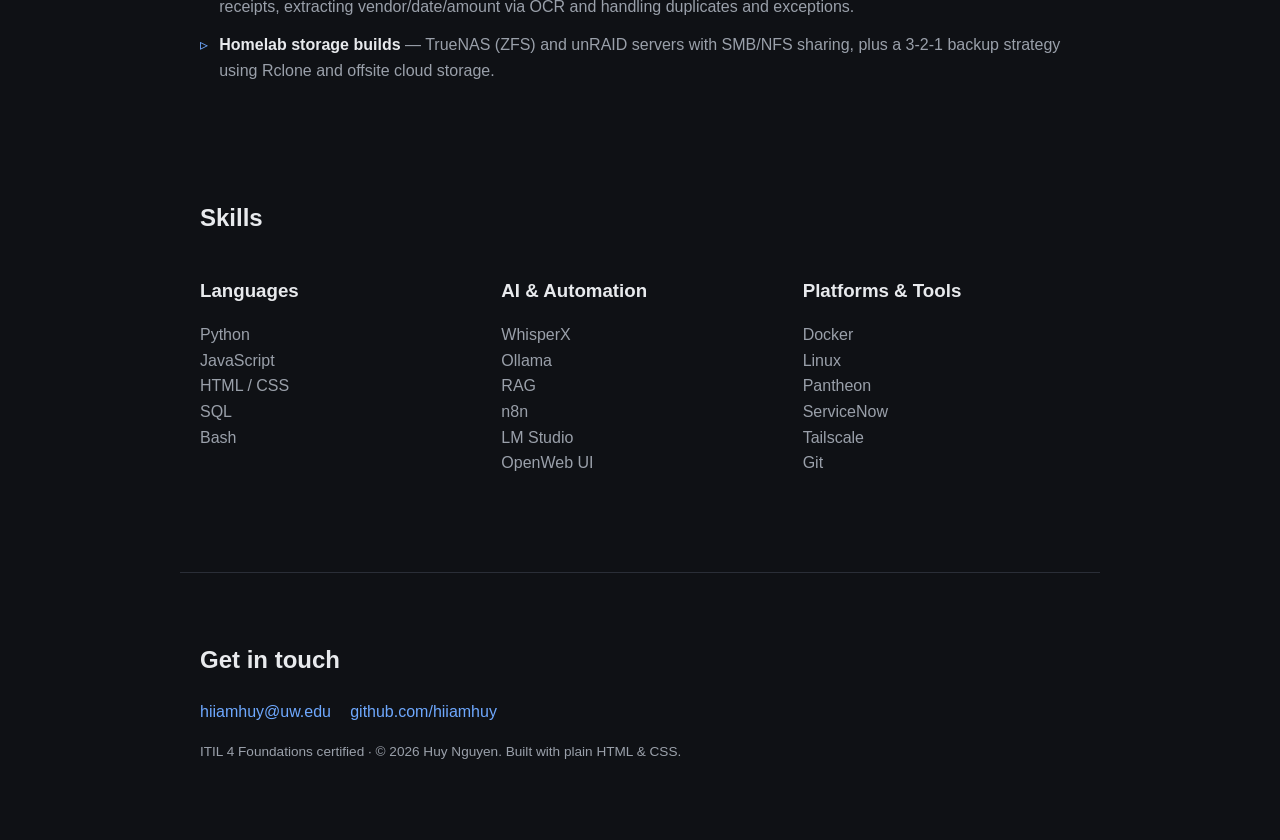
==== commit 3353f42d: "content: reframe positioning to 'IT Specialist building automation & AI tools'" ====
--- a/index.html
+++ b/index.html
@@ -3,8 +3,8 @@
 <head>
   <meta charset="UTF-8" />
   <meta name="viewport" content="width=device-width, initial-scale=1.0" />
-  <title>Huy Nguyen — IT &amp; Automation Specialist</title>
-  <meta name="description" content="Huy Nguyen — IT &amp; Automation Specialist. UW-IT service operations, web publishing, and AI/automation projects." />
+  <title>Huy Nguyen — IT Specialist</title>
+  <meta name="description" content="Huy Nguyen — IT Specialist building automation &amp; AI tools. UW-IT service operations, web publishing, and AI/automation projects." />
   <link rel="icon" href="assets/favicon.svg" type="image/svg+xml" />
   <link rel="stylesheet" href="style.css" />
 </head>
@@ -26,7 +26,7 @@
     <section class="hero">
       <p class="hero__eyebrow">Hi, I'm</p>
       <h1 class="hero__name">Huy Nguyen</h1>
-      <p class="hero__title">IT &amp; Automation Specialist</p>
+      <p class="hero__title">IT Specialist — building automation &amp; AI tools</p>
       <p class="hero__tagline">I keep systems running and automate the tedious parts — from UW-IT service operations to AI-driven workflows.</p>
       <div class="hero__actions">
         <a class="btn btn--primary" href="resume.pdf" download>Download Resume</a>
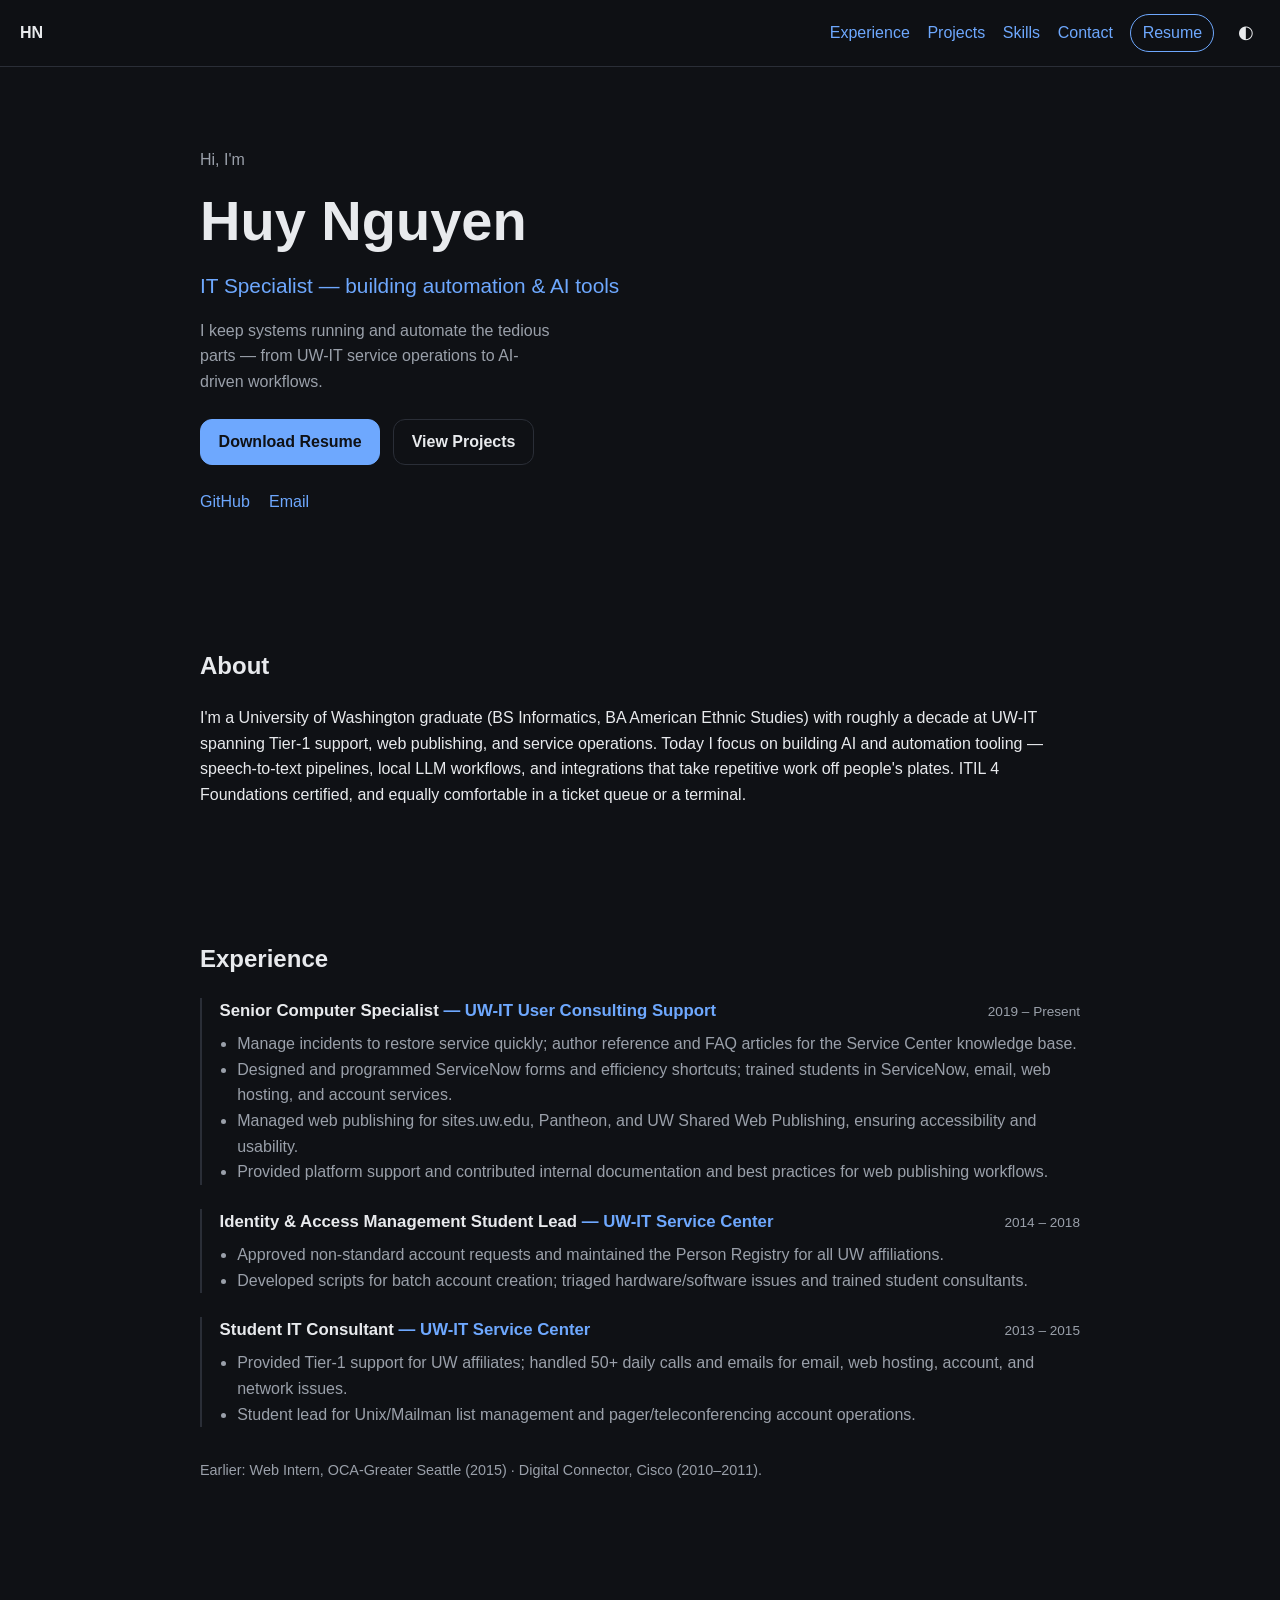
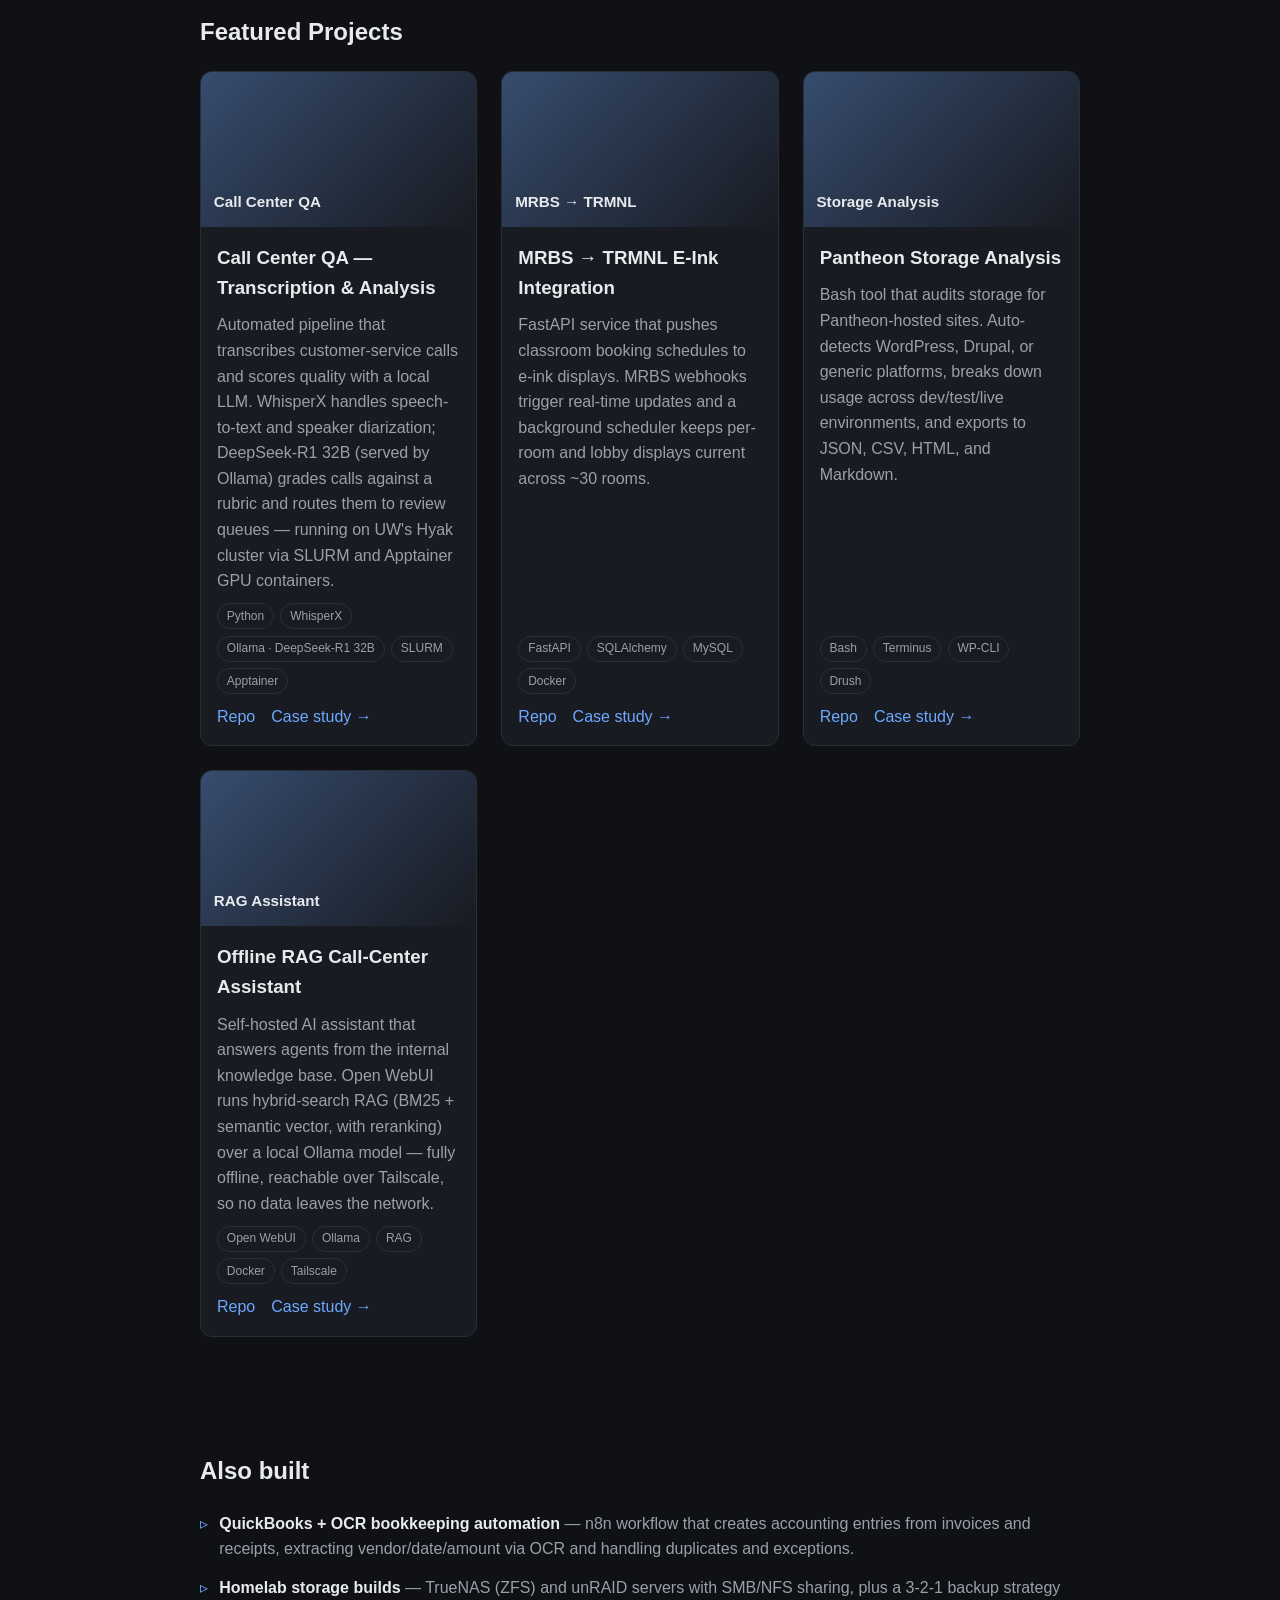
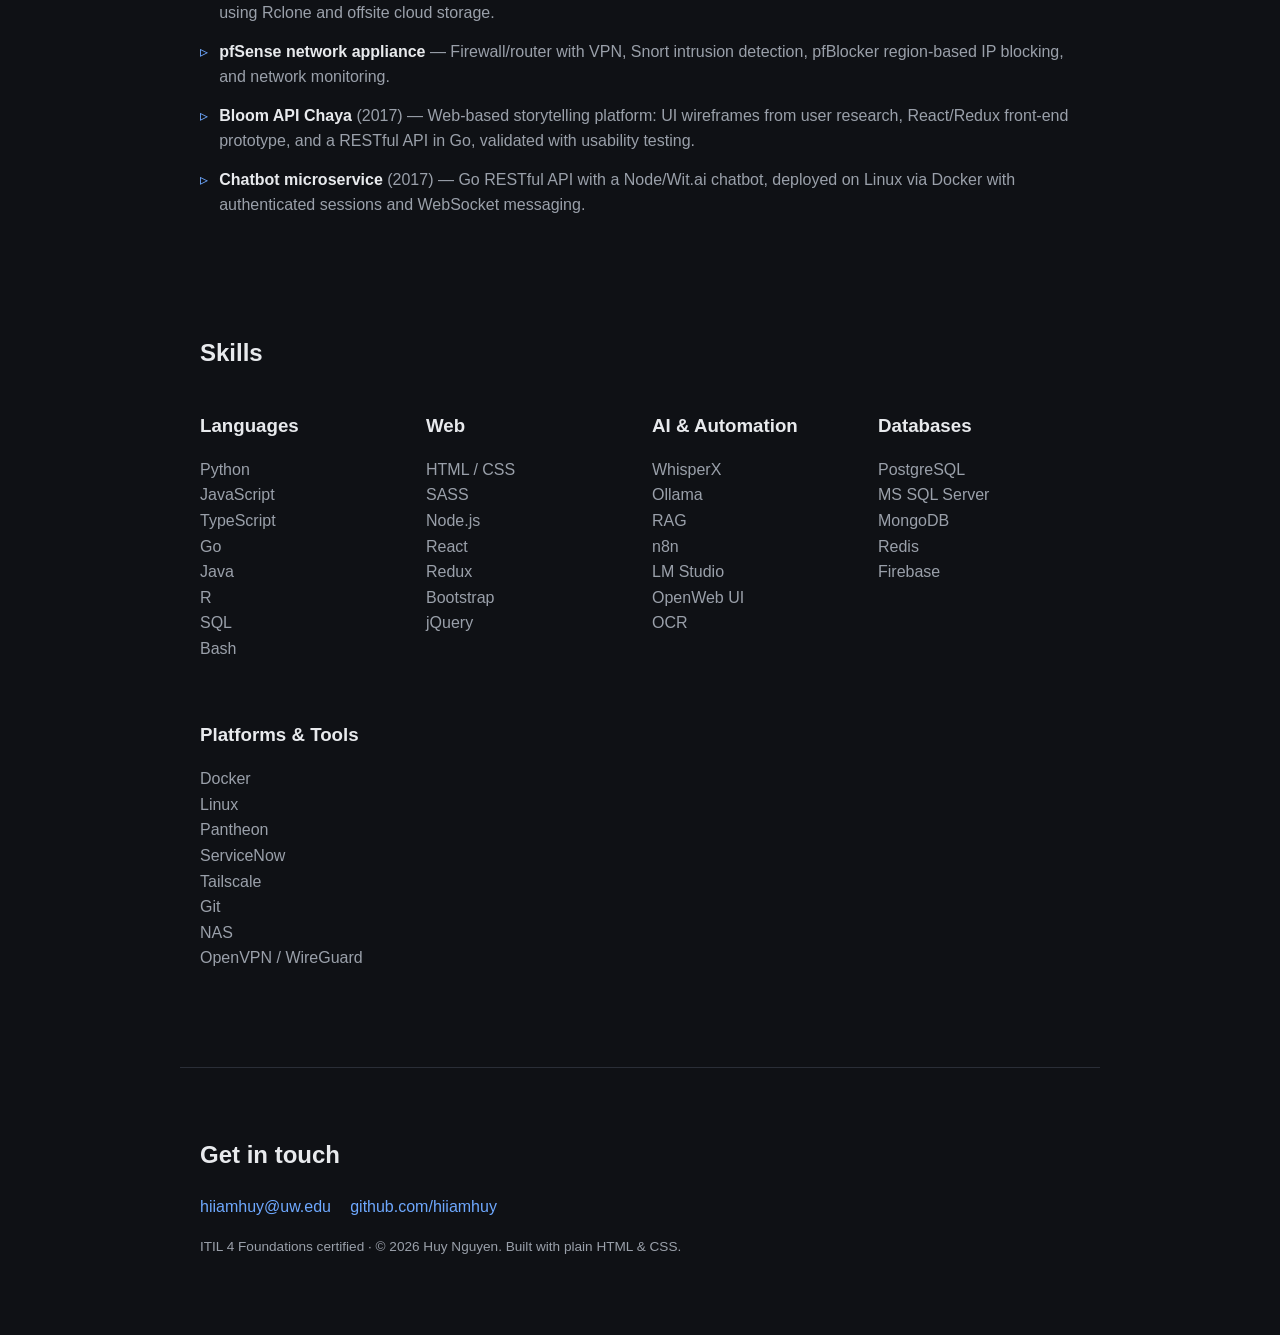
==== commit eab1d78b: "content: rewrite résumé and sync site to new content - Rewrite resume.md with expanded experience, p" ====
--- a/index.html
+++ b/index.html
@@ -59,21 +59,12 @@
 
         <article class="timeline__item">
           <div class="timeline__head">
-            <h3 class="timeline__role">Senior Computer Specialist <span class="timeline__org">— UW-IT Service Center</span></h3>
+            <h3 class="timeline__role">Senior Computer Specialist <span class="timeline__org">— UW-IT User Consulting Support</span></h3>
             <span class="timeline__dates">2019 – Present</span>
           </div>
           <ul class="timeline__points">
             <li>Manage incidents to restore service quickly; author reference and FAQ articles for the Service Center knowledge base.</li>
             <li>Designed and programmed ServiceNow forms and efficiency shortcuts; trained students in ServiceNow, email, web hosting, and account services.</li>
-          </ul>
-        </article>
-
-        <article class="timeline__item">
-          <div class="timeline__head">
-            <h3 class="timeline__role">Senior Computer Specialist, User Consulting Support <span class="timeline__org">— UW-IT</span></h3>
-            <span class="timeline__dates" data-edit="ucs-dates">[dates]</span>
-          </div>
-          <ul class="timeline__points">
             <li>Managed web publishing for sites.uw.edu, Pantheon, and UW Shared Web Publishing, ensuring accessibility and usability.</li>
             <li>Provided platform support and contributed internal documentation and best practices for web publishing workflows.</li>
           </ul>
@@ -179,6 +170,9 @@
       <ul class="also__list">
         <li><strong>QuickBooks + OCR bookkeeping automation</strong> — n8n workflow that creates accounting entries from invoices and receipts, extracting vendor/date/amount via OCR and handling duplicates and exceptions.</li>
         <li><strong>Homelab storage builds</strong> — TrueNAS (ZFS) and unRAID servers with SMB/NFS sharing, plus a 3-2-1 backup strategy using Rclone and offsite cloud storage.</li>
+        <li><strong>pfSense network appliance</strong> — Firewall/router with VPN, Snort intrusion detection, pfBlocker region-based IP blocking, and network monitoring.</li>
+        <li><strong>Bloom API Chaya</strong> (2017) — Web-based storytelling platform: UI wireframes from user research, React/Redux front-end prototype, and a RESTful API in Go, validated with usability testing.</li>
+        <li><strong>Chatbot microservice</strong> (2017) — Go RESTful API with a Node/Wit.ai chatbot, deployed on Linux via Docker with authenticated sessions and WebSocket messaging.</li>
       </ul>
     </section>
 
@@ -188,15 +182,23 @@
       <div class="skills__groups">
         <div class="skills__group">
           <h3>Languages</h3>
-          <ul><li>Python</li><li>JavaScript</li><li>HTML / CSS</li><li>SQL</li><li>Bash</li></ul>
+          <ul><li>Python</li><li>JavaScript</li><li>TypeScript</li><li>Go</li><li>Java</li><li>R</li><li>SQL</li><li>Bash</li></ul>
+        </div>
+        <div class="skills__group">
+          <h3>Web</h3>
+          <ul><li>HTML / CSS</li><li>SASS</li><li>Node.js</li><li>React</li><li>Redux</li><li>Bootstrap</li><li>jQuery</li></ul>
         </div>
         <div class="skills__group">
           <h3>AI &amp; Automation</h3>
-          <ul><li>WhisperX</li><li>Ollama</li><li>RAG</li><li>n8n</li><li>LM Studio</li><li>OpenWeb UI</li></ul>
+          <ul><li>WhisperX</li><li>Ollama</li><li>RAG</li><li>n8n</li><li>LM Studio</li><li>OpenWeb UI</li><li>OCR</li></ul>
+        </div>
+        <div class="skills__group">
+          <h3>Databases</h3>
+          <ul><li>PostgreSQL</li><li>MS SQL Server</li><li>MongoDB</li><li>Redis</li><li>Firebase</li></ul>
         </div>
         <div class="skills__group">
           <h3>Platforms &amp; Tools</h3>
-          <ul><li>Docker</li><li>Linux</li><li>Pantheon</li><li>ServiceNow</li><li>Tailscale</li><li>Git</li></ul>
+          <ul><li>Docker</li><li>Linux</li><li>Pantheon</li><li>ServiceNow</li><li>Tailscale</li><li>Git</li><li>NAS</li><li>OpenVPN / WireGuard</li></ul>
         </div>
       </div>
     </section>
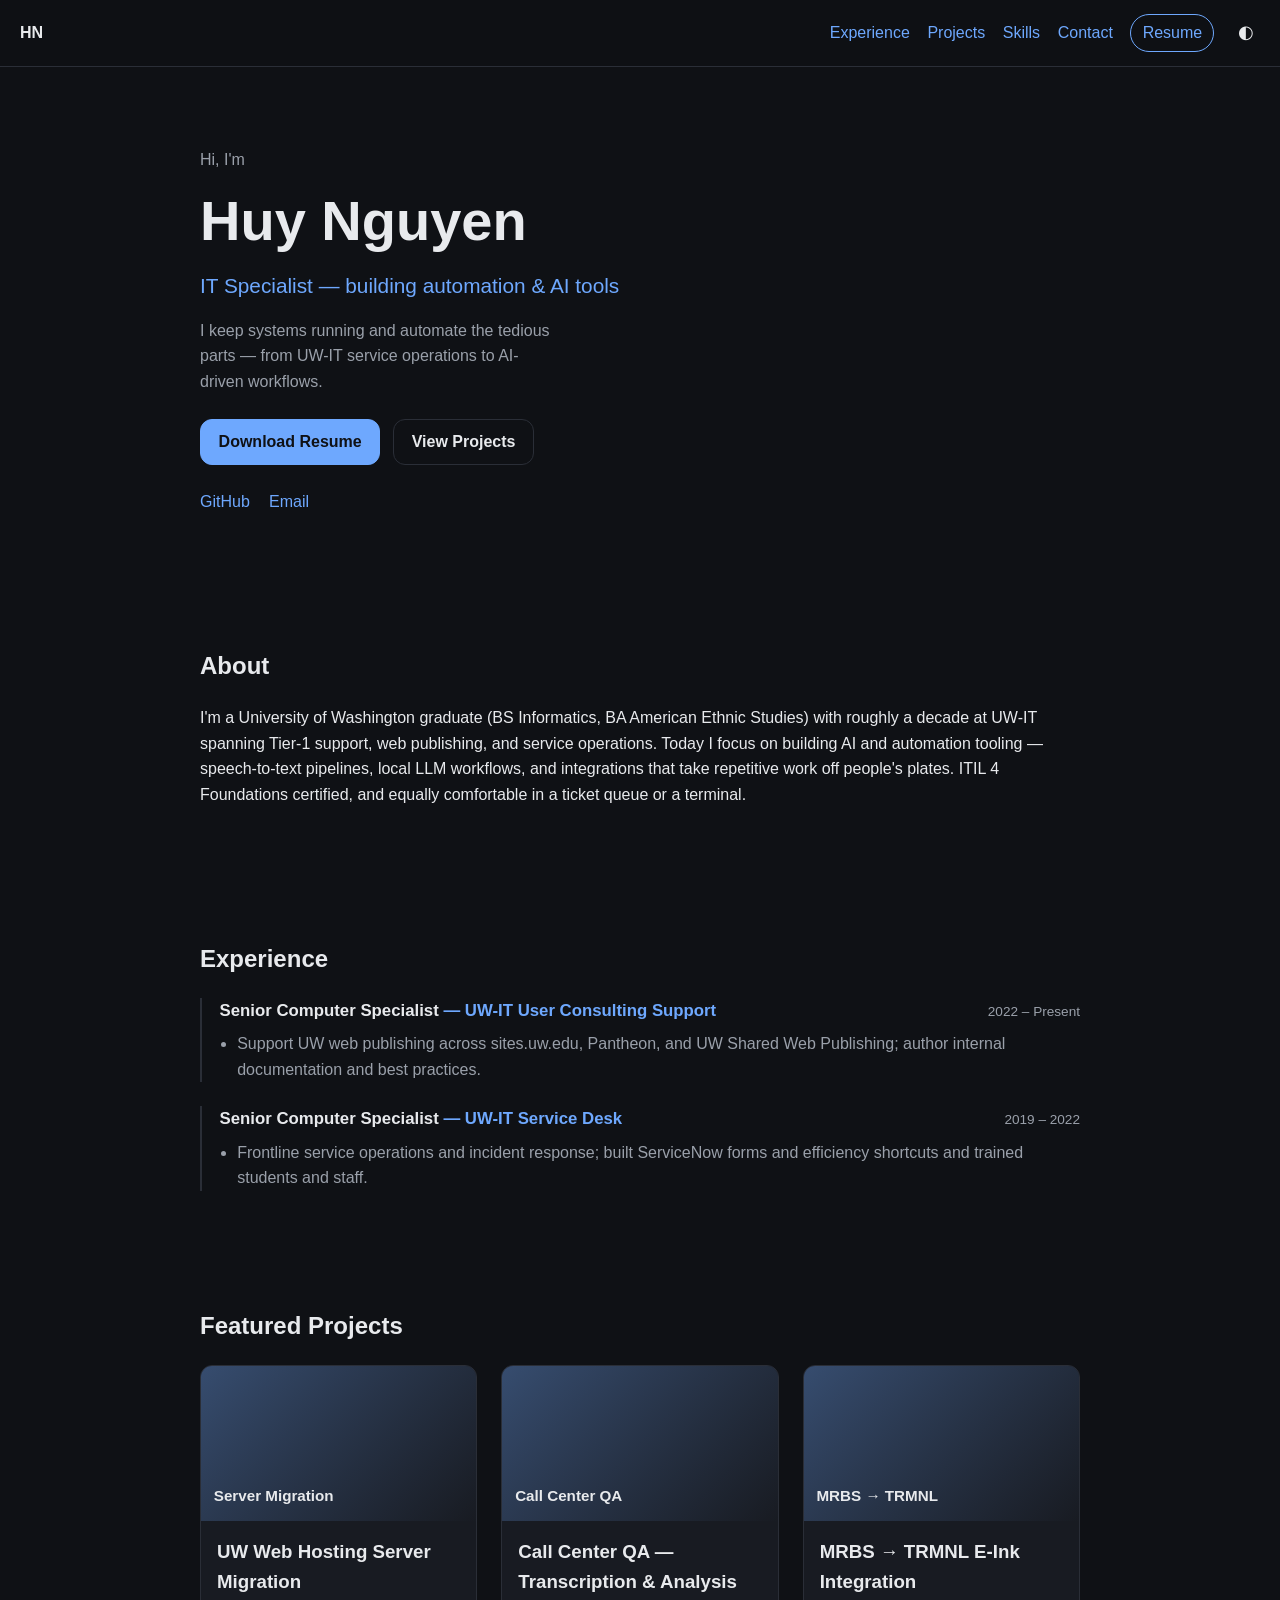
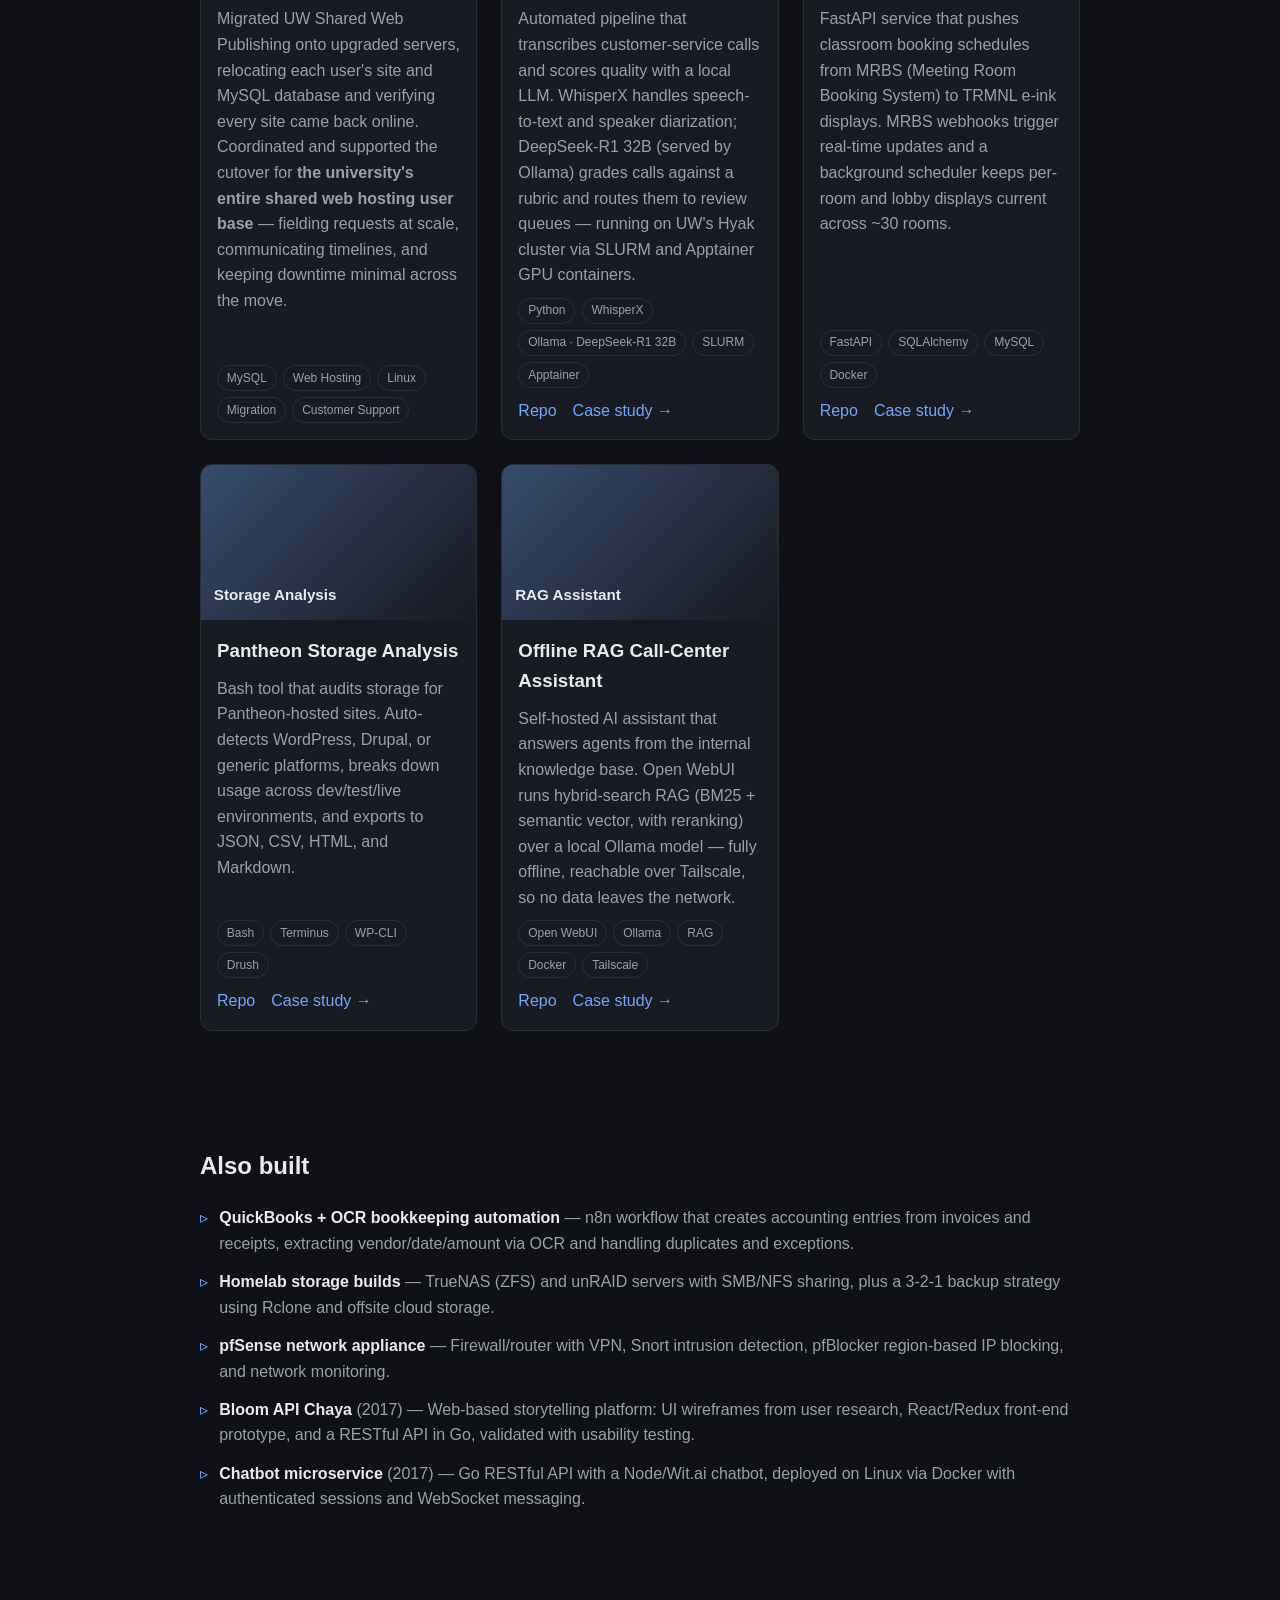
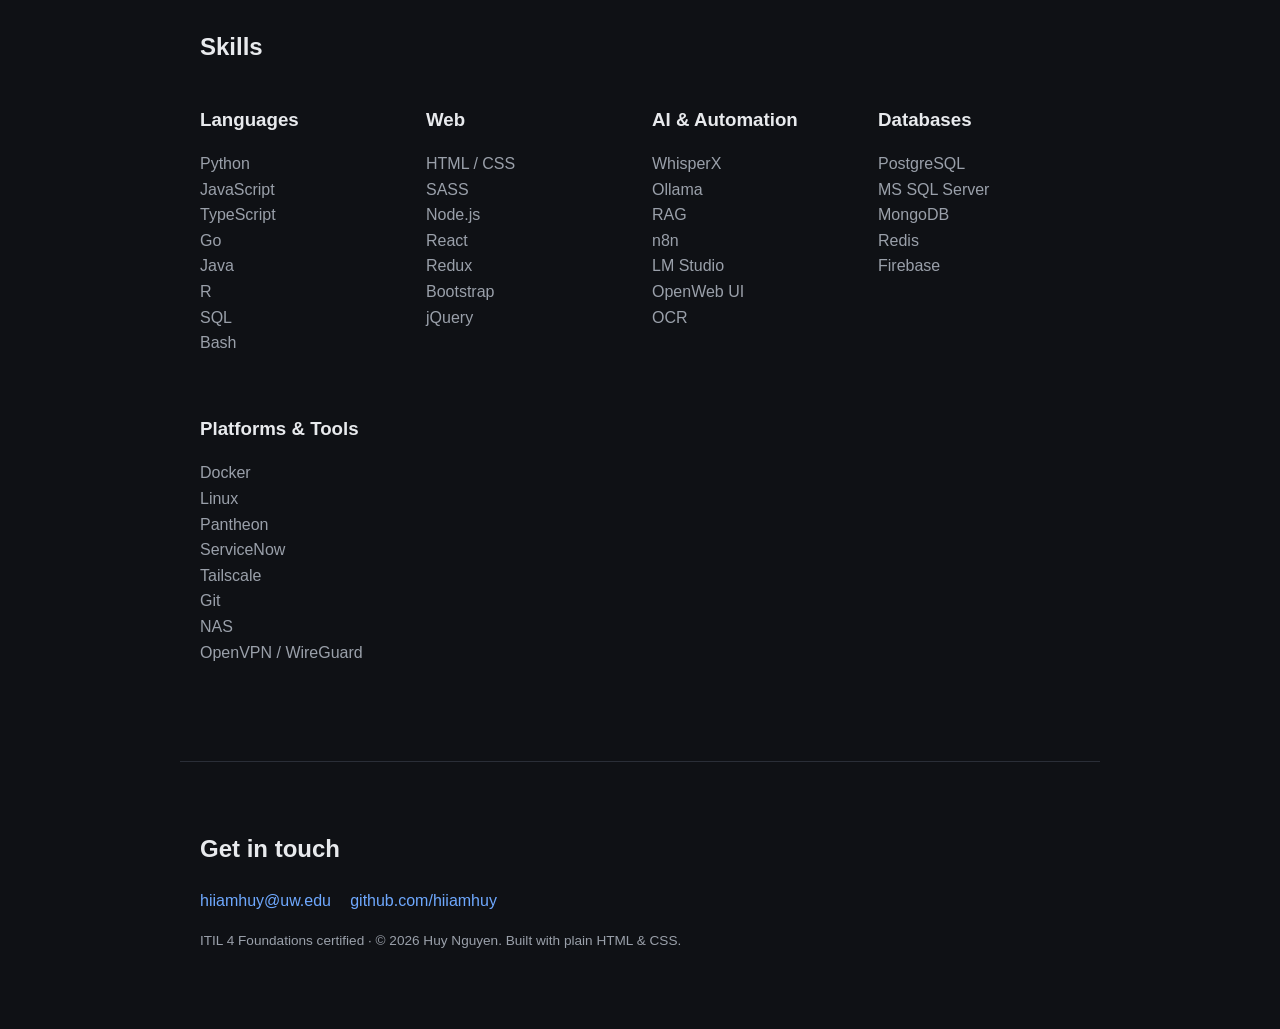
==== commit 16b685b3: "content: restructure experience, add migration accomplishment, polish - Split senior tenure into two" ====
--- a/index.html
+++ b/index.html
@@ -60,39 +60,22 @@
         <article class="timeline__item">
           <div class="timeline__head">
             <h3 class="timeline__role">Senior Computer Specialist <span class="timeline__org">— UW-IT User Consulting Support</span></h3>
-            <span class="timeline__dates">2019 – Present</span>
+            <span class="timeline__dates">2022 – Present</span>
           </div>
           <ul class="timeline__points">
-            <li>Manage incidents to restore service quickly; author reference and FAQ articles for the Service Center knowledge base.</li>
-            <li>Designed and programmed ServiceNow forms and efficiency shortcuts; trained students in ServiceNow, email, web hosting, and account services.</li>
-            <li>Managed web publishing for sites.uw.edu, Pantheon, and UW Shared Web Publishing, ensuring accessibility and usability.</li>
-            <li>Provided platform support and contributed internal documentation and best practices for web publishing workflows.</li>
+            <li>Support UW web publishing across sites.uw.edu, Pantheon, and UW Shared Web Publishing; author internal documentation and best practices.</li>
           </ul>
         </article>
 
         <article class="timeline__item">
           <div class="timeline__head">
-            <h3 class="timeline__role">Identity &amp; Access Management Student Lead <span class="timeline__org">— UW-IT Service Center</span></h3>
-            <span class="timeline__dates">2014 – 2018</span>
+            <h3 class="timeline__role">Senior Computer Specialist <span class="timeline__org">— UW-IT Service Desk</span></h3>
+            <span class="timeline__dates">2019 – 2022</span>
           </div>
           <ul class="timeline__points">
-            <li>Approved non-standard account requests and maintained the Person Registry for all UW affiliations.</li>
-            <li>Developed scripts for batch account creation; triaged hardware/software issues and trained student consultants.</li>
+            <li>Frontline service operations and incident response; built ServiceNow forms and efficiency shortcuts and trained students and staff.</li>
           </ul>
         </article>
-
-        <article class="timeline__item">
-          <div class="timeline__head">
-            <h3 class="timeline__role">Student IT Consultant <span class="timeline__org">— UW-IT Service Center</span></h3>
-            <span class="timeline__dates">2013 – 2015</span>
-          </div>
-          <ul class="timeline__points">
-            <li>Provided Tier-1 support for UW affiliates; handled 50+ daily calls and emails for email, web hosting, account, and network issues.</li>
-            <li>Student lead for Unix/Mailman list management and pager/teleconferencing account operations.</li>
-          </ul>
-        </article>
-
-        <p class="timeline__earlier">Earlier: Web Intern, OCA-Greater Seattle (2015) · Digital Connector, Cisco (2010–2011).</p>
       </div>
     </section>
 
@@ -102,6 +85,17 @@
       <div class="projects__grid">
 
         <article class="card">
+          <div class="card__media" aria-hidden="true"><span>Server Migration</span></div>
+          <div class="card__body">
+            <h3 class="card__title">UW Web Hosting Server Migration</h3>
+            <p class="card__desc">Migrated UW Shared Web Publishing onto upgraded servers, relocating each user's site and MySQL database and verifying every site came back online. Coordinated and supported the cutover for <strong>the university's entire shared web hosting user base</strong> — fielding requests at scale, communicating timelines, and keeping downtime minimal across the move.</p>
+            <ul class="card__tags">
+              <li>MySQL</li><li>Web Hosting</li><li>Linux</li><li>Migration</li><li>Customer Support</li>
+            </ul>
+          </div>
+        </article>
+
+        <article class="card">
           <div class="card__media" aria-hidden="true"><span>Call Center QA</span></div>
           <div class="card__body">
             <h3 class="card__title">Call Center QA — Transcription &amp; Analysis</h3>
@@ -120,7 +114,7 @@
           <div class="card__media" aria-hidden="true"><span>MRBS → TRMNL</span></div>
           <div class="card__body">
             <h3 class="card__title">MRBS → TRMNL E-Ink Integration</h3>
-            <p class="card__desc">FastAPI service that pushes classroom booking schedules to e-ink displays. MRBS webhooks trigger real-time updates and a background scheduler keeps per-room and lobby displays current across ~30 rooms.</p>
+            <p class="card__desc">FastAPI service that pushes classroom booking schedules from MRBS (Meeting Room Booking System) to TRMNL e-ink displays. MRBS webhooks trigger real-time updates and a background scheduler keeps per-room and lobby displays current across ~30 rooms.</p>
             <ul class="card__tags">
               <li>FastAPI</li><li>SQLAlchemy</li><li>MySQL</li><li>Docker</li>
             </ul>
